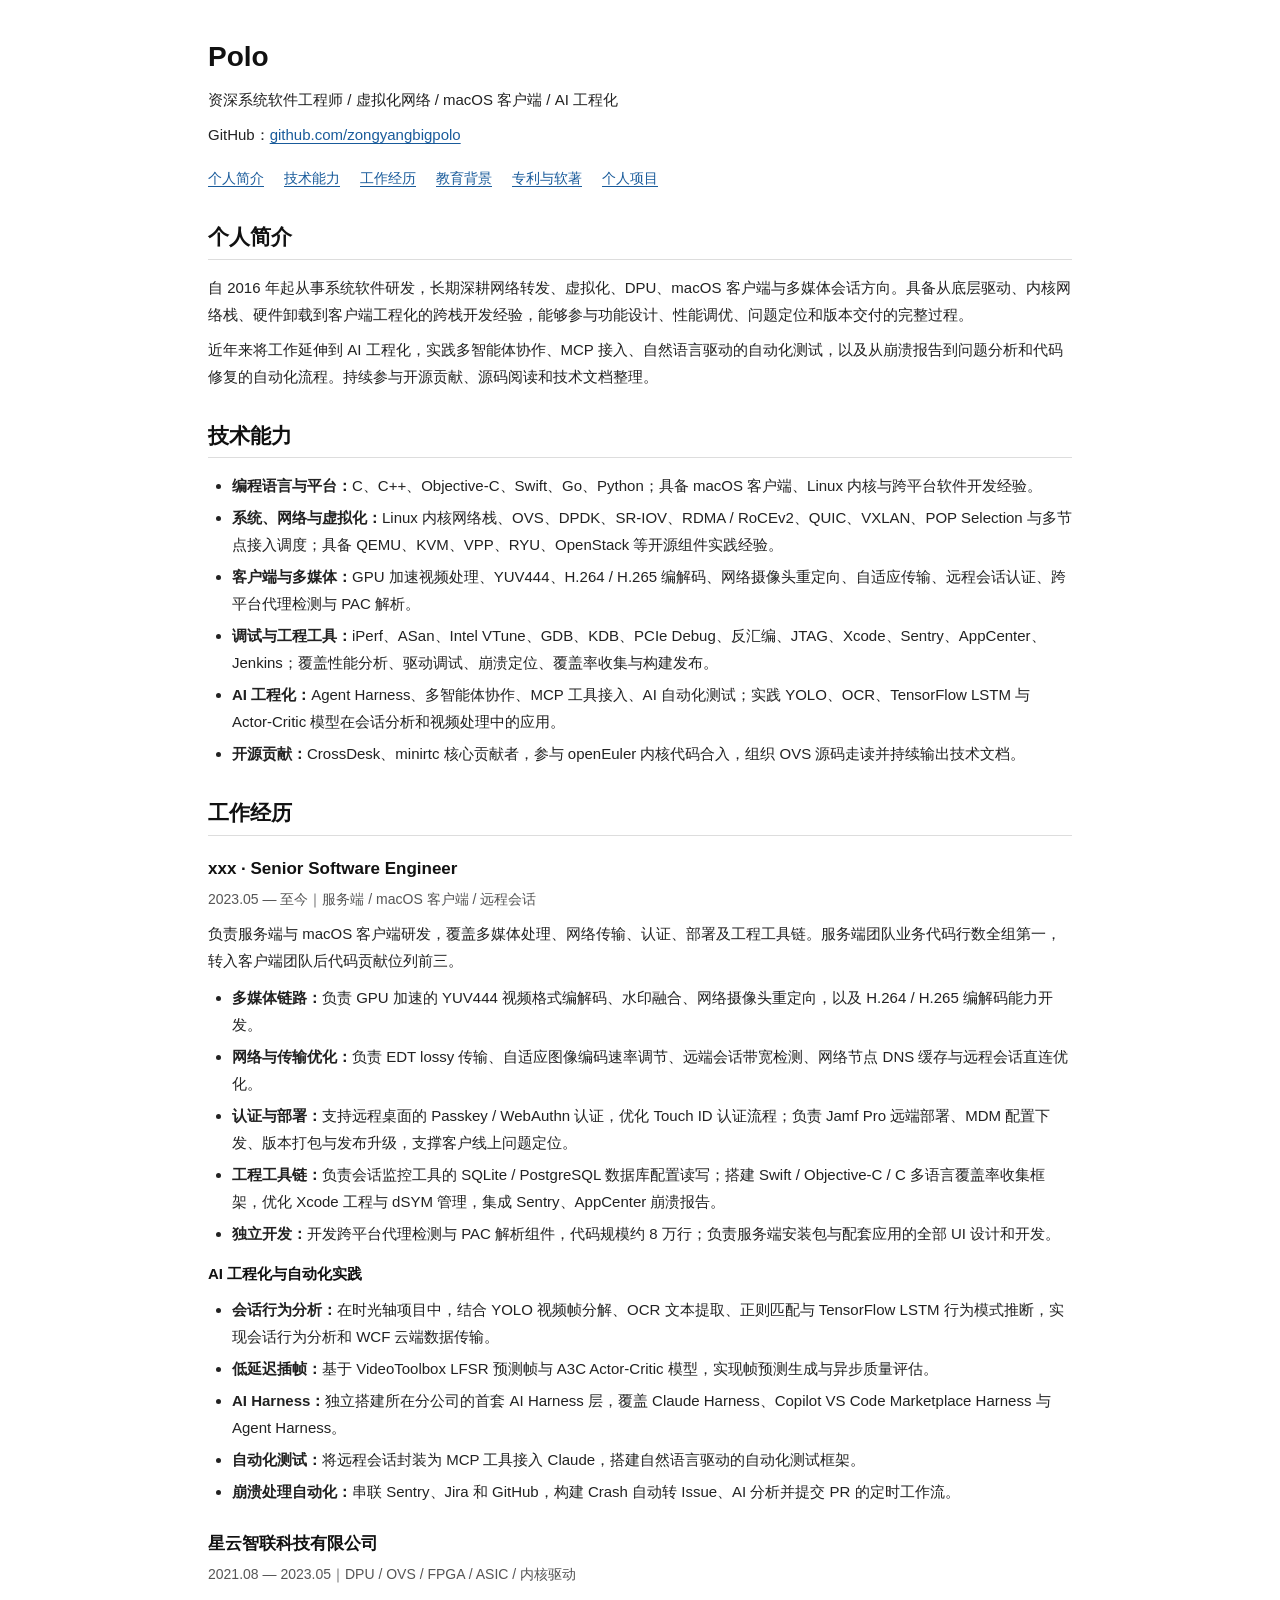
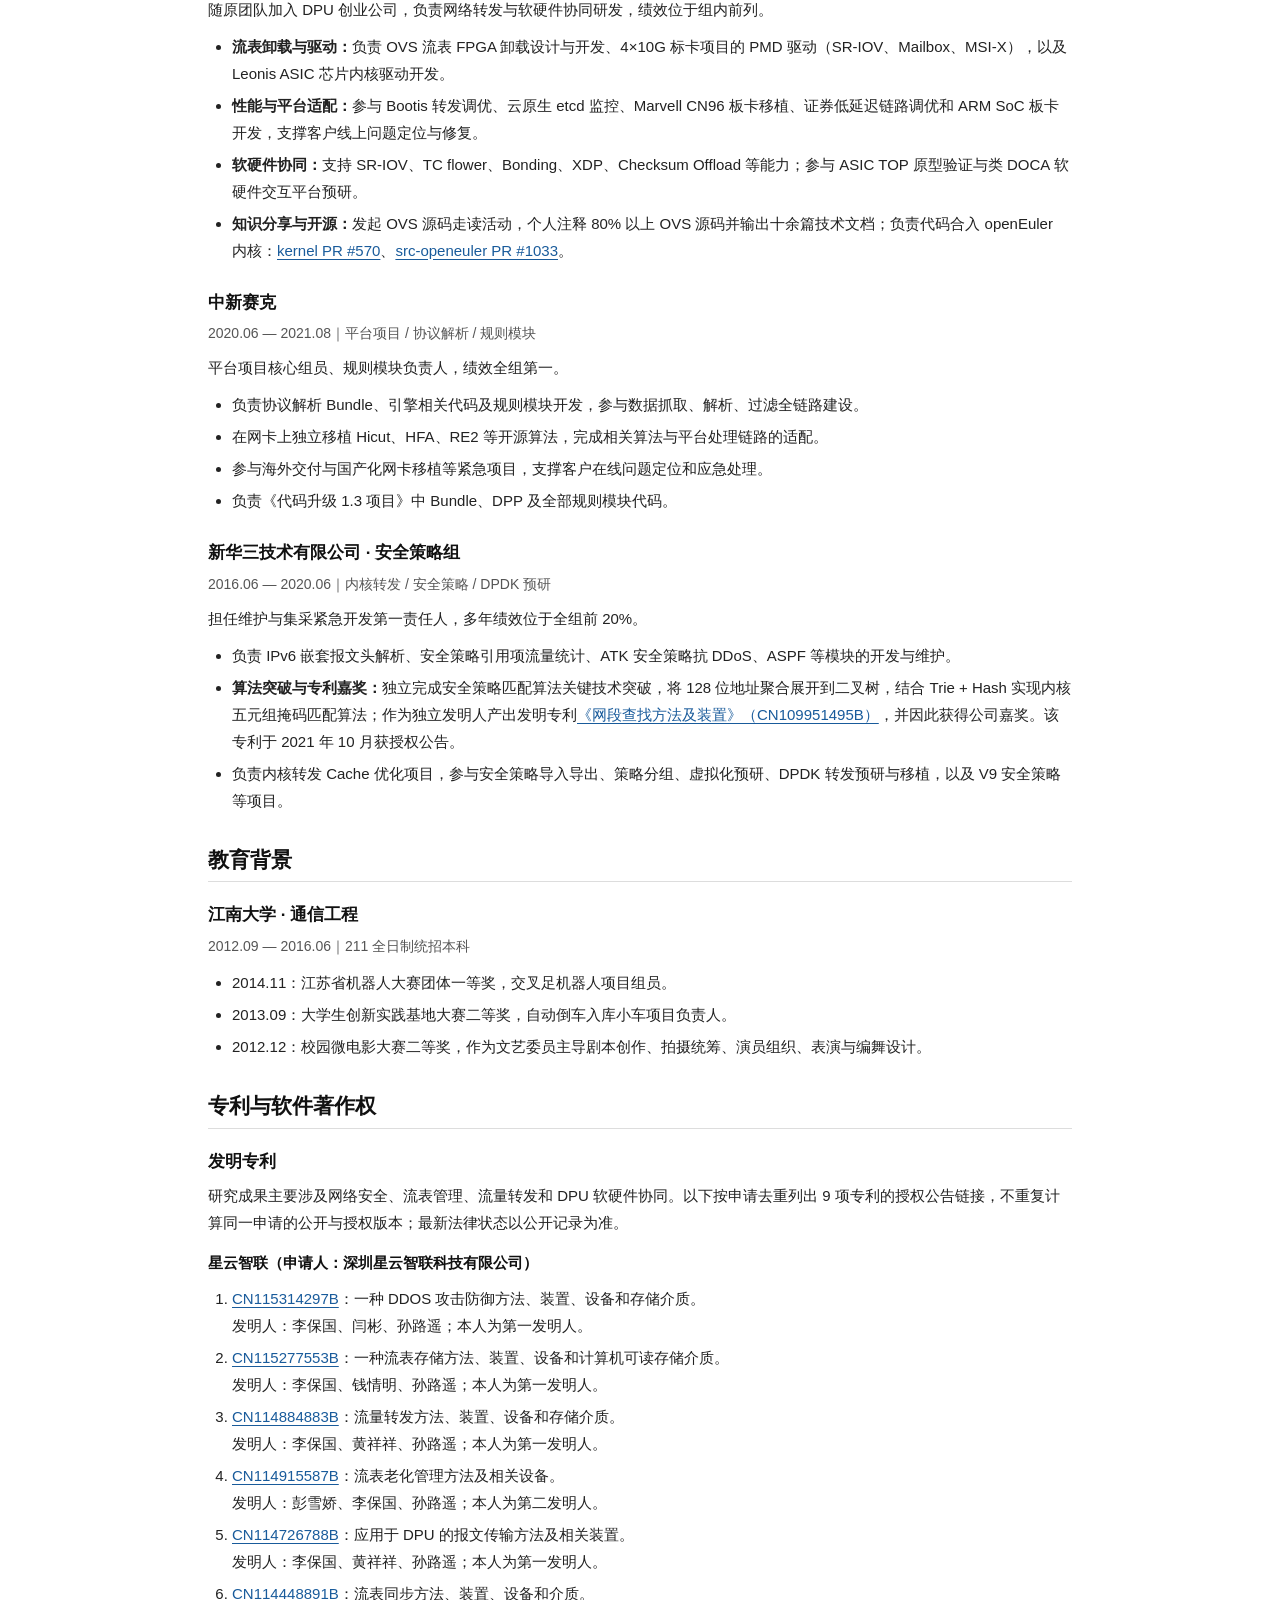
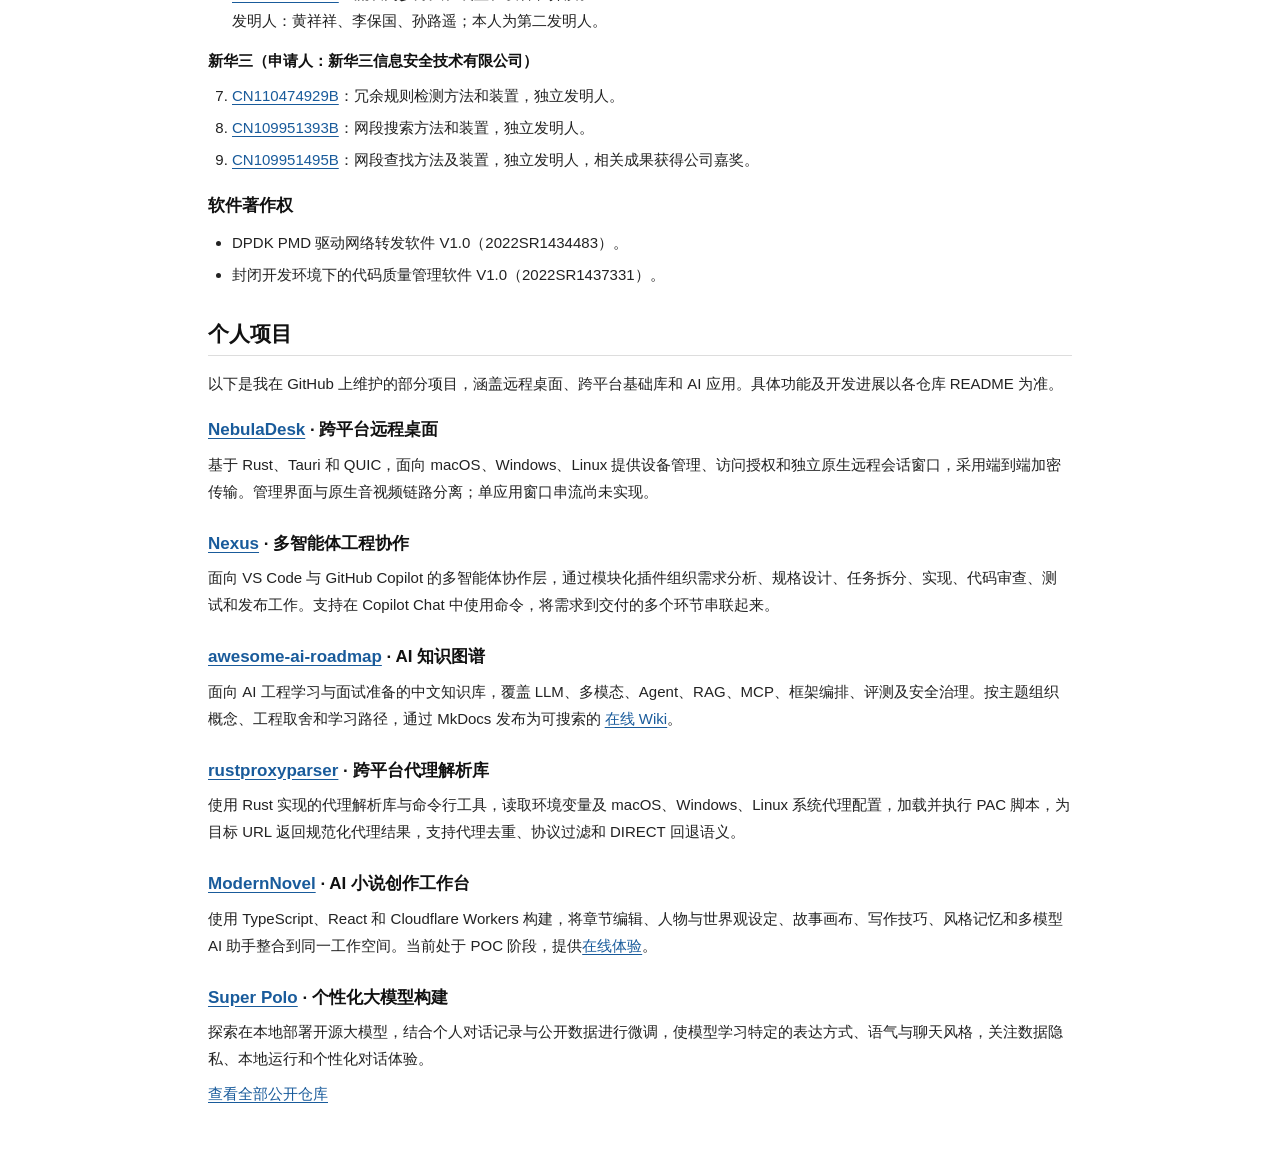
==== index.html @ 7d8f40b7 "Correct customer support experience to online troubleshooting Co-authored-by: Copilot App <223556219" ====
<!doctype html>
<html lang="zh-CN">
  <head>
    <meta charset="UTF-8" />
    <meta name="viewport" content="width=device-width, initial-scale=1.0" />
    <meta name="color-scheme" content="light" />
    <meta name="description" content="Polo 的个人简历与项目介绍：系统软件、虚拟化网络、macOS 客户端、AI 工程化，工作经历、专利成果与开源项目。" />
    <title>Polo · 个人简历与项目</title>
    <link rel="canonical" href="https://zongyangbigpolo.github.io/" />
    <link rel="stylesheet" href="./styles.css" />
  </head>
  <body>
    <header id="home">
      <h1>Polo</h1>
      <p>资深系统软件工程师 / 虚拟化网络 / macOS 客户端 / AI 工程化</p>
      <p>GitHub：<a href="https://github.com/zongyangbigpolo">github.com/zongyangbigpolo</a></p>
      <nav aria-label="页面目录">
        <a href="#about">个人简介</a>
        <a href="#skills">技术能力</a>
        <a href="#experience">工作经历</a>
        <a href="#education">教育背景</a>
        <a href="#recognition">专利与软著</a>
        <a href="#projects">个人项目</a>
      </nav>
    </header>

    <main id="main">
      <section id="about" aria-labelledby="about-title">
        <h2 id="about-title">个人简介</h2>
        <p>自 2016 年起从事系统软件研发，长期深耕网络转发、虚拟化、DPU、macOS 客户端与多媒体会话方向。具备从底层驱动、内核网络栈、硬件卸载到客户端工程化的跨栈开发经验，能够参与功能设计、性能调优、问题定位和版本交付的完整过程。</p>
        <p>近年来将工作延伸到 AI 工程化，实践多智能体协作、MCP 接入、自然语言驱动的自动化测试，以及从崩溃报告到问题分析和代码修复的自动化流程。持续参与开源贡献、源码阅读和技术文档整理。</p>
      </section>

      <section id="skills" aria-labelledby="skills-title">
        <h2 id="skills-title">技术能力</h2>
        <ul>
          <li><strong>编程语言与平台：</strong>C、C++、Objective-C、Swift、Go、Python；具备 macOS 客户端、Linux 内核与跨平台软件开发经验。</li>
          <li><strong>系统、网络与虚拟化：</strong>Linux 内核网络栈、OVS、DPDK、SR-IOV、RDMA / RoCEv2、QUIC、VXLAN、POP Selection 与多节点接入调度；具备 QEMU、KVM、VPP、RYU、OpenStack 等开源组件实践经验。</li>
          <li><strong>客户端与多媒体：</strong>GPU 加速视频处理、YUV444、H.264 / H.265 编解码、网络摄像头重定向、自适应传输、远程会话认证、跨平台代理检测与 PAC 解析。</li>
          <li><strong>调试与工程工具：</strong>iPerf、ASan、Intel VTune、GDB、KDB、PCIe Debug、反汇编、JTAG、Xcode、Sentry、AppCenter、Jenkins；覆盖性能分析、驱动调试、崩溃定位、覆盖率收集与构建发布。</li>
          <li><strong>AI 工程化：</strong>Agent Harness、多智能体协作、MCP 工具接入、AI 自动化测试；实践 YOLO、OCR、TensorFlow LSTM 与 Actor-Critic 模型在会话分析和视频处理中的应用。</li>
          <li><strong>开源贡献：</strong>CrossDesk、minirtc 核心贡献者，参与 openEuler 内核代码合入，组织 OVS 源码走读并持续输出技术文档。</li>
        </ul>
      </section>

      <!-- Keep the current employer anonymized; omit private contact details, portrait and original resume. -->
      <section id="experience" aria-labelledby="experience-title">
        <h2 id="experience-title">工作经历</h2>

        <article>
          <h3>xxx · Senior Software Engineer</h3>
          <p class="entry-meta"><time datetime="2023-05">2023.05</time> — 至今｜服务端 / macOS 客户端 / 远程会话</p>
          <p>负责服务端与 macOS 客户端研发，覆盖多媒体处理、网络传输、认证、部署及工程工具链。服务端团队业务代码行数全组第一，转入客户端团队后代码贡献位列前三。</p>
          <ul>
            <li><strong>多媒体链路：</strong>负责 GPU 加速的 YUV444 视频格式编解码、水印融合、网络摄像头重定向，以及 H.264 / H.265 编解码能力开发。</li>
            <li><strong>网络与传输优化：</strong>负责 EDT lossy 传输、自适应图像编码速率调节、远端会话带宽检测、网络节点 DNS 缓存与远程会话直连优化。</li>
            <li><strong>认证与部署：</strong>支持远程桌面的 Passkey / WebAuthn 认证，优化 Touch ID 认证流程；负责 Jamf Pro 远端部署、MDM 配置下发、版本打包与发布升级，支撑客户线上问题定位。</li>
            <li><strong>工程工具链：</strong>负责会话监控工具的 SQLite / PostgreSQL 数据库配置读写；搭建 Swift / Objective-C / C 多语言覆盖率收集框架，优化 Xcode 工程与 dSYM 管理，集成 Sentry、AppCenter 崩溃报告。</li>
            <li><strong>独立开发：</strong>开发跨平台代理检测与 PAC 解析组件，代码规模约 8 万行；负责服务端安装包与配套应用的全部 UI 设计和开发。</li>
          </ul>
          <h4>AI 工程化与自动化实践</h4>
          <ul>
            <li><strong>会话行为分析：</strong>在时光轴项目中，结合 YOLO 视频帧分解、OCR 文本提取、正则匹配与 TensorFlow LSTM 行为模式推断，实现会话行为分析和 WCF 云端数据传输。</li>
            <li><strong>低延迟插帧：</strong>基于 VideoToolbox LFSR 预测帧与 A3C Actor-Critic 模型，实现帧预测生成与异步质量评估。</li>
            <li><strong>AI Harness：</strong>独立搭建所在分公司的首套 AI Harness 层，覆盖 Claude Harness、Copilot VS Code Marketplace Harness 与 Agent Harness。</li>
            <li><strong>自动化测试：</strong>将远程会话封装为 MCP 工具接入 Claude，搭建自然语言驱动的自动化测试框架。</li>
            <li><strong>崩溃处理自动化：</strong>串联 Sentry、Jira 和 GitHub，构建 Crash 自动转 Issue、AI 分析并提交 PR 的定时工作流。</li>
          </ul>
        </article>

        <article>
          <h3>星云智联科技有限公司</h3>
          <p class="entry-meta"><time datetime="2021-08">2021.08</time> — <time datetime="2023-05">2023.05</time>｜DPU / OVS / FPGA / ASIC / 内核驱动</p>
          <p>随原团队加入 DPU 创业公司，负责网络转发与软硬件协同研发，绩效位于组内前列。</p>
          <ul>
            <li><strong>流表卸载与驱动：</strong>负责 OVS 流表 FPGA 卸载设计与开发、4×10G 标卡项目的 PMD 驱动（SR-IOV、Mailbox、MSI-X），以及 Leonis ASIC 芯片内核驱动开发。</li>
            <li><strong>性能与平台适配：</strong>参与 Bootis 转发调优、云原生 etcd 监控、Marvell CN96 板卡移植、证券低延迟链路调优和 ARM SoC 板卡开发，支撑客户线上问题定位与修复。</li>
            <li><strong>软硬件协同：</strong>支持 SR-IOV、TC flower、Bonding、XDP、Checksum Offload 等能力；参与 ASIC TOP 原型验证与类 DOCA 软硬件交互平台预研。</li>
            <li><strong>知识分享与开源：</strong>发起 OVS 源码走读活动，个人注释 80% 以上 OVS 源码并输出十余篇技术文档；负责代码合入 openEuler 内核：<a href="https://gitee.com/openeuler/kernel/pulls/570">kernel PR #570</a>、<a href="https://gitee.com/src-openeuler/kernel/pulls/1033">src-openeuler PR #1033</a>。</li>
          </ul>
        </article>

        <article>
          <h3>中新赛克</h3>
          <p class="entry-meta"><time datetime="2020-06">2020.06</time> — <time datetime="2021-08">2021.08</time>｜平台项目 / 协议解析 / 规则模块</p>
          <p>平台项目核心组员、规则模块负责人，绩效全组第一。</p>
          <ul>
            <li>负责协议解析 Bundle、引擎相关代码及规则模块开发，参与数据抓取、解析、过滤全链路建设。</li>
            <li>在网卡上独立移植 Hicut、HFA、RE2 等开源算法，完成相关算法与平台处理链路的适配。</li>
            <li>参与海外交付与国产化网卡移植等紧急项目，支撑客户在线问题定位和应急处理。</li>
            <li>负责《代码升级 1.3 项目》中 Bundle、DPP 及全部规则模块代码。</li>
          </ul>
        </article>

        <article>
          <h3>新华三技术有限公司 · 安全策略组</h3>
          <p class="entry-meta"><time datetime="2016-06">2016.06</time> — <time datetime="2020-06">2020.06</time>｜内核转发 / 安全策略 / DPDK 预研</p>
          <p>担任维护与集采紧急开发第一责任人，多年绩效位于全组前 20%。</p>
          <ul>
            <li>负责 IPv6 嵌套报文头解析、安全策略引用项流量统计、ATK 安全策略抗 DDoS、ASPF 等模块的开发与维护。</li>
            <li><strong>算法突破与专利嘉奖：</strong>独立完成安全策略匹配算法关键技术突破，将 128 位地址聚合展开到二叉树，结合 Trie + Hash 实现内核五元组掩码匹配算法；作为独立发明人产出发明专利<a href="https://patents.google.com/patent/CN109951495B/zh">《网段查找方法及装置》（CN109951495B）</a>，并因此获得公司嘉奖。该专利于 2021 年 10 月获授权公告。</li>
            <li>负责内核转发 Cache 优化项目，参与安全策略导入导出、策略分组、虚拟化预研、DPDK 转发预研与移植，以及 V9 安全策略等项目。</li>
          </ul>
        </article>
      </section>

      <section id="education" aria-labelledby="education-title">
        <h2 id="education-title">教育背景</h2>
        <h3>江南大学 · 通信工程</h3>
        <p class="entry-meta"><time datetime="2012-09">2012.09</time> — <time datetime="2016-06">2016.06</time>｜211 全日制统招本科</p>
        <ul>
          <li>2014.11：江苏省机器人大赛团体一等奖，交叉足机器人项目组员。</li>
          <li>2013.09：大学生创新实践基地大赛二等奖，自动倒车入库小车项目负责人。</li>
          <li>2012.12：校园微电影大赛二等奖，作为文艺委员主导剧本创作、拍摄统筹、演员组织、表演与编舞设计。</li>
        </ul>
      </section>

      <section id="recognition" aria-labelledby="recognition-title">
        <h2 id="recognition-title">专利与软件著作权</h2>
        <h3>发明专利</h3>
        <p>研究成果主要涉及网络安全、流表管理、流量转发和 DPU 软硬件协同。以下按申请去重列出 9 项专利的授权公告链接，不重复计算同一申请的公开与授权版本；最新法律状态以公开记录为准。</p>
        <h4>星云智联（申请人：深圳星云智联科技有限公司）</h4>
        <ol class="patent-list">
          <li><a href="https://patents.google.com/patent/CN115314297B/zh">CN115314297B</a>：一种 DDOS 攻击防御方法、装置、设备和存储介质。<br />发明人：李保国、闫彬、孙路遥；本人为第一发明人。</li>
          <li><a href="https://patents.google.com/patent/CN115277553B/zh">CN115277553B</a>：一种流表存储方法、装置、设备和计算机可读存储介质。<br />发明人：李保国、钱情明、孙路遥；本人为第一发明人。</li>
          <li><a href="https://patents.google.com/patent/CN114884883B/zh">CN114884883B</a>：流量转发方法、装置、设备和存储介质。<br />发明人：李保国、黄祥祥、孙路遥；本人为第一发明人。</li>
          <li><a href="https://patents.google.com/patent/CN114915587B/zh">CN114915587B</a>：流表老化管理方法及相关设备。<br />发明人：彭雪娇、李保国、孙路遥；本人为第二发明人。</li>
          <li><a href="https://patents.google.com/patent/CN114726788B/zh">CN114726788B</a>：应用于 DPU 的报文传输方法及相关装置。<br />发明人：李保国、黄祥祥、孙路遥；本人为第一发明人。</li>
          <li><a href="https://patents.google.com/patent/CN114448891B/zh">CN114448891B</a>：流表同步方法、装置、设备和介质。<br />发明人：黄祥祥、李保国、孙路遥；本人为第二发明人。</li>
        </ol>
        <h4>新华三（申请人：新华三信息安全技术有限公司）</h4>
        <ol class="patent-list" start="7">
          <li><a href="https://patents.google.com/patent/CN110474929B/zh">CN110474929B</a>：冗余规则检测方法和装置，独立发明人。</li>
          <li><a href="https://patents.google.com/patent/CN109951393B/zh">CN109951393B</a>：网段搜索方法和装置，独立发明人。</li>
          <li><a href="https://patents.google.com/patent/CN109951495B/zh">CN109951495B</a>：网段查找方法及装置，独立发明人，相关成果获得公司嘉奖。</li>
        </ol>
        <h3>软件著作权</h3>
        <ul>
          <li>DPDK PMD 驱动网络转发软件 V1.0（2022SR1434483）。</li>
          <li>封闭开发环境下的代码质量管理软件 V1.0（2022SR1437331）。</li>
        </ul>
      </section>

      <section id="projects" aria-labelledby="projects-title">
        <h2 id="projects-title">个人项目</h2>
        <p>以下是我在 GitHub 上维护的部分项目，涵盖远程桌面、跨平台基础库和 AI 应用。具体功能及开发进展以各仓库 README 为准。</p>
        <article>
          <h3><a href="https://github.com/zongyangbigpolo/NebulaDesk">NebulaDesk</a> · 跨平台远程桌面</h3>
          <p>基于 Rust、Tauri 和 QUIC，面向 macOS、Windows、Linux 提供设备管理、访问授权和独立原生远程会话窗口，采用端到端加密传输。管理界面与原生音视频链路分离；单应用窗口串流尚未实现。</p>
        </article>
        <article>
          <h3><a href="https://github.com/zongyangbigpolo/Nexus">Nexus</a> · 多智能体工程协作</h3>
          <p>面向 VS Code 与 GitHub Copilot 的多智能体协作层，通过模块化插件组织需求分析、规格设计、任务拆分、实现、代码审查、测试和发布工作。支持在 Copilot Chat 中使用命令，将需求到交付的多个环节串联起来。</p>
        </article>
        <article>
          <h3><a href="https://github.com/zongyangbigpolo/awesome-ai-roadmap">awesome-ai-roadmap</a> · AI 知识图谱</h3>
          <p>面向 AI 工程学习与面试准备的中文知识库，覆盖 LLM、多模态、Agent、RAG、MCP、框架编排、评测及安全治理。按主题组织概念、工程取舍和学习路径，通过 MkDocs 发布为可搜索的 <a href="https://zongyangbigpolo.github.io/awesome-ai-roadmap/">在线 Wiki</a>。</p>
        </article>
        <article>
          <h3><a href="https://github.com/zongyangbigpolo/rustproxyparser">rustproxyparser</a> · 跨平台代理解析库</h3>
          <p>使用 Rust 实现的代理解析库与命令行工具，读取环境变量及 macOS、Windows、Linux 系统代理配置，加载并执行 PAC 脚本，为目标 URL 返回规范化代理结果，支持代理去重、协议过滤和 DIRECT 回退语义。</p>
        </article>
        <article>
          <h3><a href="https://github.com/zongyangbigpolo/ModernNovel">ModernNovel</a> · AI 小说创作工作台</h3>
          <p>使用 TypeScript、React 和 Cloudflare Workers 构建，将章节编辑、人物与世界观设定、故事画布、写作技巧、风格记忆和多模型 AI 助手整合到同一工作空间。当前处于 POC 阶段，提供<a href="https://modernnovel.zongyangpolo.workers.dev/">在线体验</a>。</p>
        </article>
        <article>
          <h3><a href="https://github.com/zongyangbigpolo/Super-Polo-Custom-LLM-Builder">Super Polo</a> · 个性化大模型构建</h3>
          <p>探索在本地部署开源大模型，结合个人对话记录与公开数据进行微调，使模型学习特定的表达方式、语气与聊天风格，关注数据隐私、本地运行和个性化对话体验。</p>
        </article>
        <p><a href="https://github.com/zongyangbigpolo?tab=repositories">查看全部公开仓库</a></p>
      </section>
    </main>
  </body>
</html>
---- styles.css ----
:root {
  color-scheme: light;
  font-family: -apple-system, BlinkMacSystemFont, "Segoe UI", "PingFang SC", "Microsoft YaHei", sans-serif;
  color: #222;
  background: #fff;
  line-height: 1.8;
}

* { box-sizing: border-box; }

body {
  max-width: 920px;
  margin: 36px auto 64px;
  padding: 0 28px;
  font-size: 15px;
  overflow-wrap: anywhere;
}

h1, h2, h3, h4 { line-height: 1.5; color: #111; }
h1 { margin: 0 0 8px; font-size: 28px; }
h2 { margin: 30px 0 14px; padding-bottom: 6px; border-bottom: 1px solid #ddd; font-size: 21px; }
h3 { margin: 20px 0 6px; font-size: 17px; }
h4 { margin: 16px 0 6px; font-size: 15px; }
p { margin: 8px 0; }
ul, ol { margin: 10px 0; padding-left: 24px; }
li { margin: 5px 0; }
article + article { margin-top: 26px; }
a { color: #195b9b; text-underline-offset: 3px; }
a:hover { color: #103f6e; }
a:focus-visible { outline: 2px solid #195b9b; outline-offset: 3px; }
.entry-meta { margin-top: 0; color: #555; font-size: 14px; }

nav {
  display: flex;
  flex-wrap: wrap;
  gap: 6px 20px;
  margin-top: 18px;
  font-size: 14px;
}

@media (max-width: 600px) {
  body { margin-top: 22px; padding-inline: 18px; }
  h1 { font-size: 26px; }
  h2 { font-size: 20px; }
}

@media print {
  body { max-width: none; margin: 0; padding: 0; font-size: 11pt; }
  nav { display: none; }
  a { color: inherit; }
  h2, h3, h4 { break-after: avoid; }
  li { break-inside: avoid; }
}
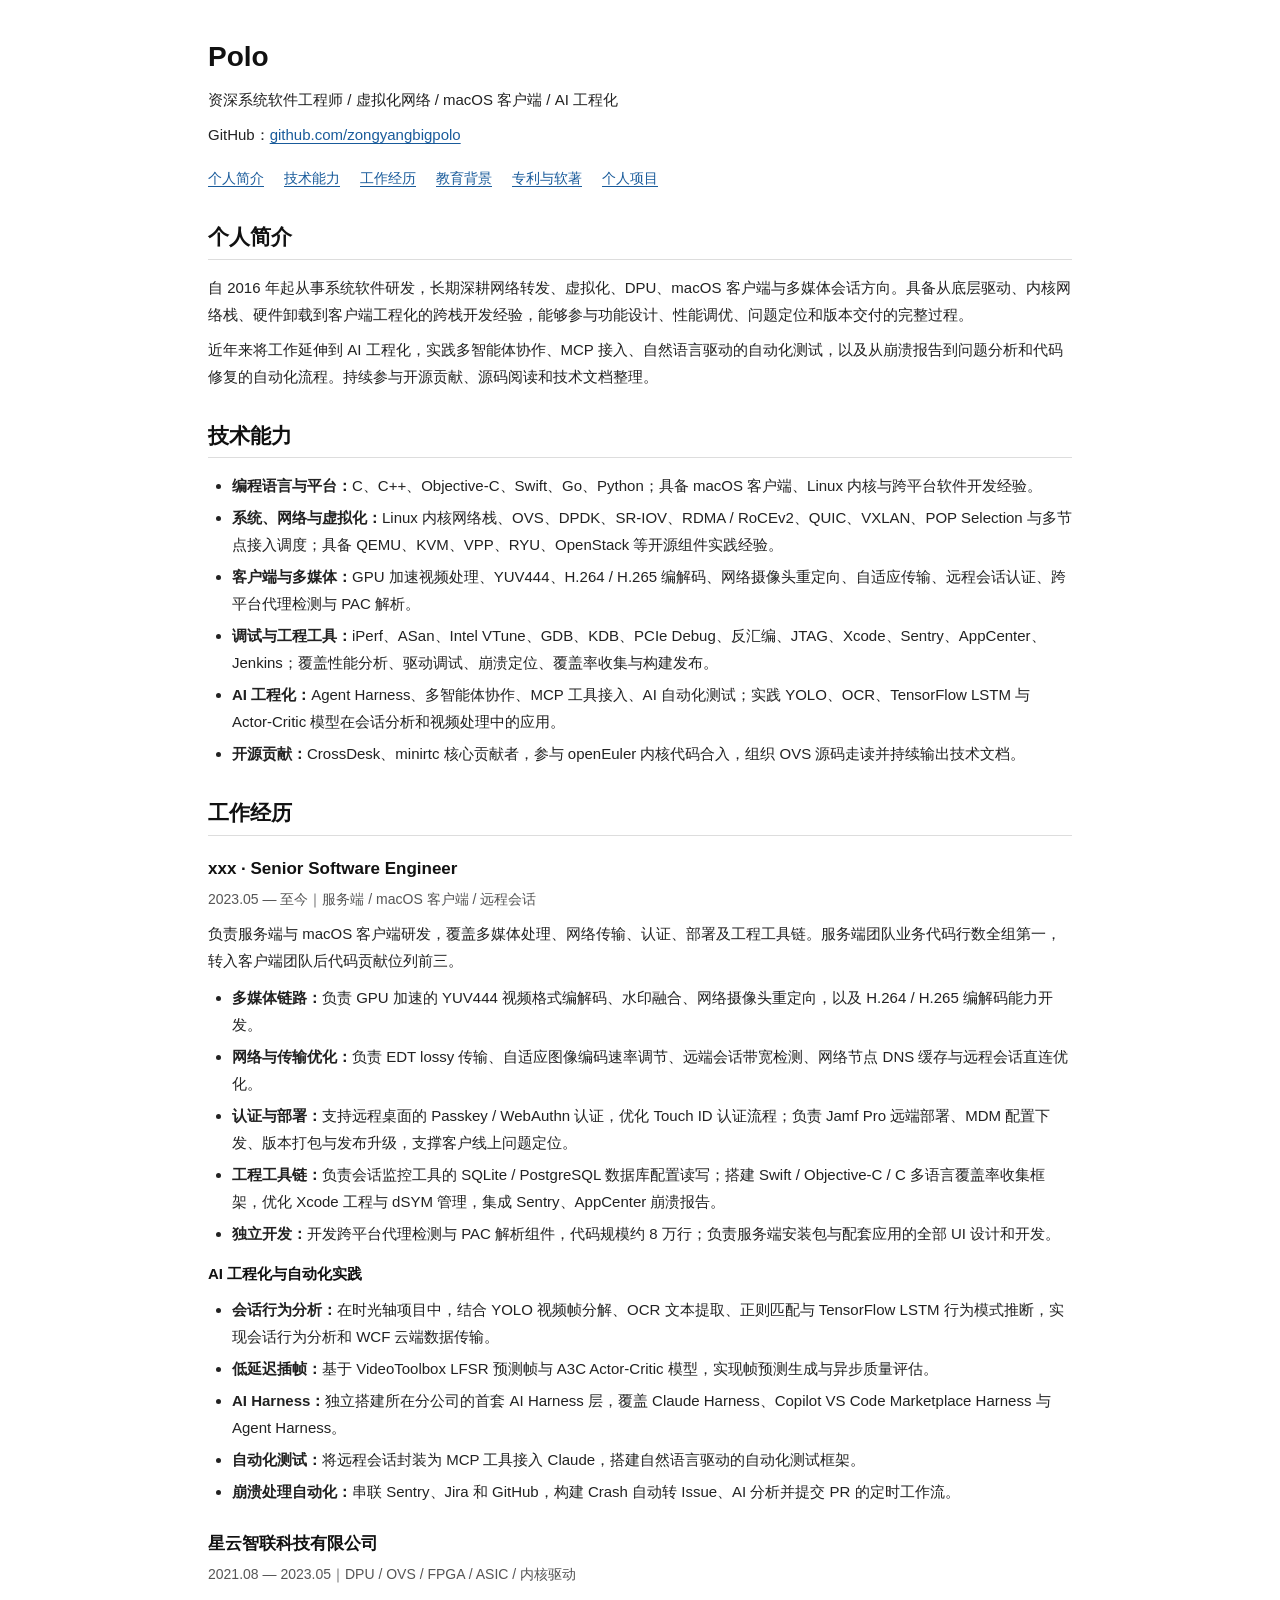
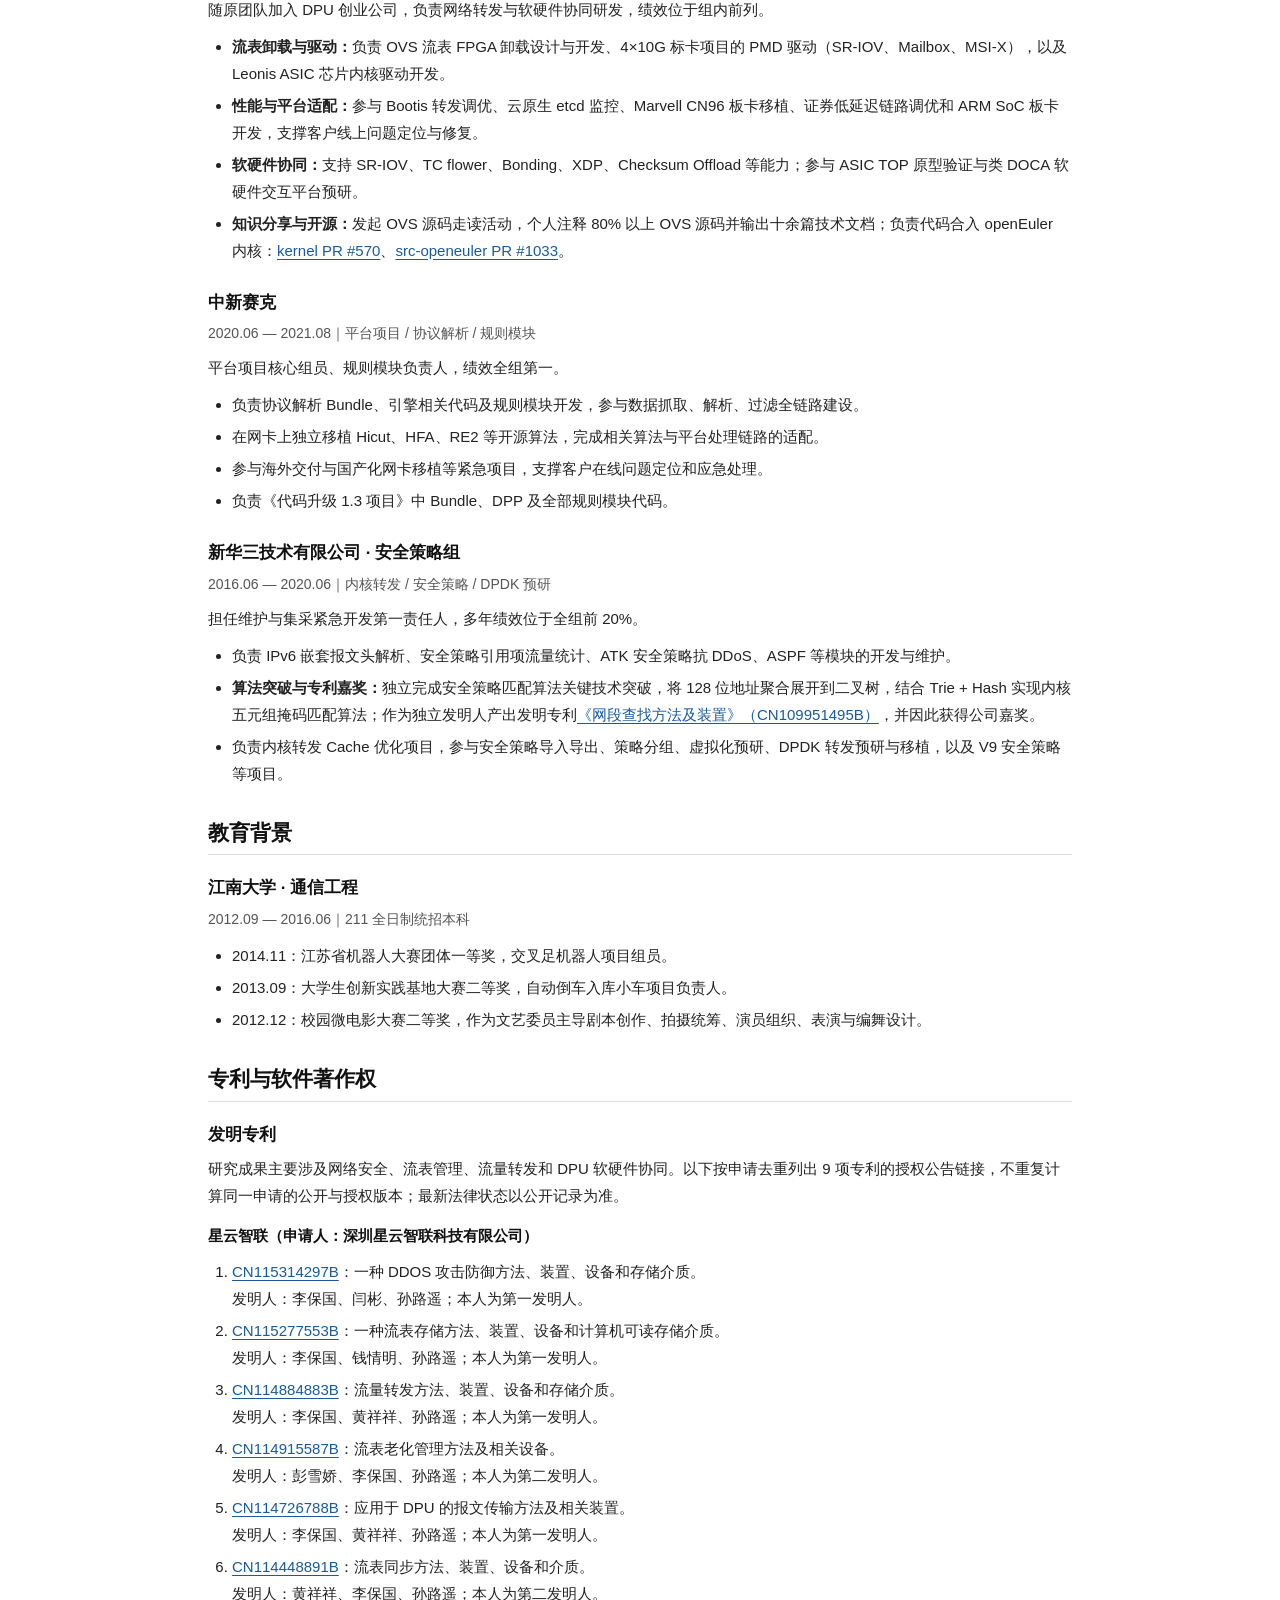
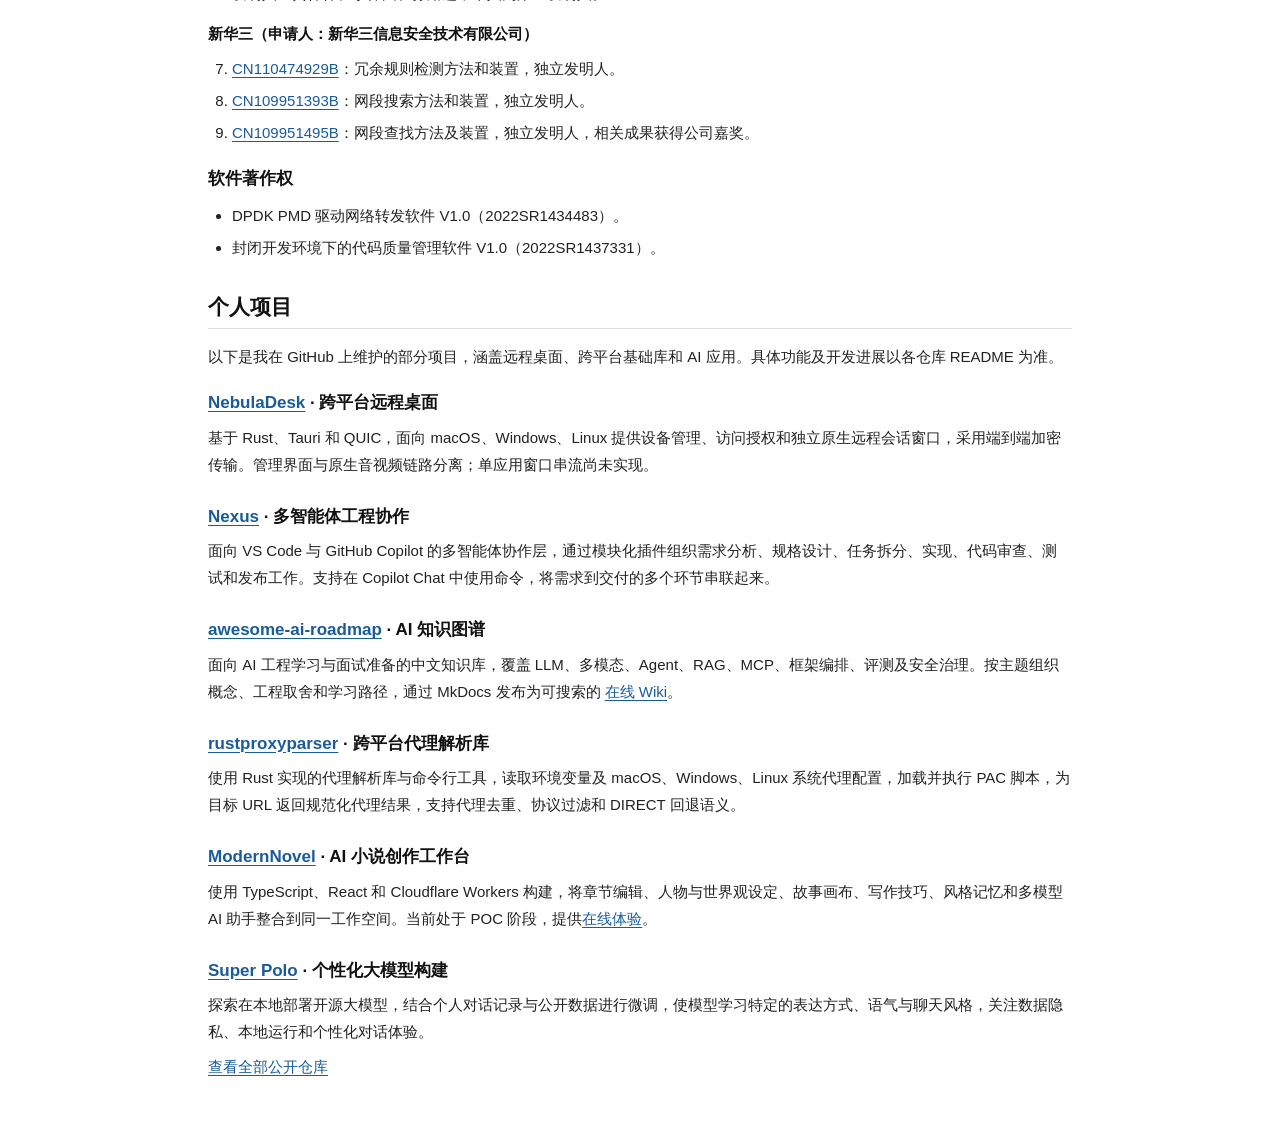
==== commit aedfc62f: "Remove unnecessary patent grant date from resume Co-authored-by: Copilot App <223556219+Copilot@user" ====
--- a/index.html
+++ b/index.html
@@ -98,7 +98,7 @@
           <p>担任维护与集采紧急开发第一责任人，多年绩效位于全组前 20%。</p>
           <ul>
             <li>负责 IPv6 嵌套报文头解析、安全策略引用项流量统计、ATK 安全策略抗 DDoS、ASPF 等模块的开发与维护。</li>
-            <li><strong>算法突破与专利嘉奖：</strong>独立完成安全策略匹配算法关键技术突破，将 128 位地址聚合展开到二叉树，结合 Trie + Hash 实现内核五元组掩码匹配算法；作为独立发明人产出发明专利<a href="https://patents.google.com/patent/CN109951495B/zh">《网段查找方法及装置》（CN109951495B）</a>，并因此获得公司嘉奖。该专利于 2021 年 10 月获授权公告。</li>
+            <li><strong>算法突破与专利嘉奖：</strong>独立完成安全策略匹配算法关键技术突破，将 128 位地址聚合展开到二叉树，结合 Trie + Hash 实现内核五元组掩码匹配算法；作为独立发明人产出发明专利<a href="https://patents.google.com/patent/CN109951495B/zh">《网段查找方法及装置》（CN109951495B）</a>，并因此获得公司嘉奖。</li>
             <li>负责内核转发 Cache 优化项目，参与安全策略导入导出、策略分组、虚拟化预研、DPDK 转发预研与移植，以及 V9 安全策略等项目。</li>
           </ul>
         </article>
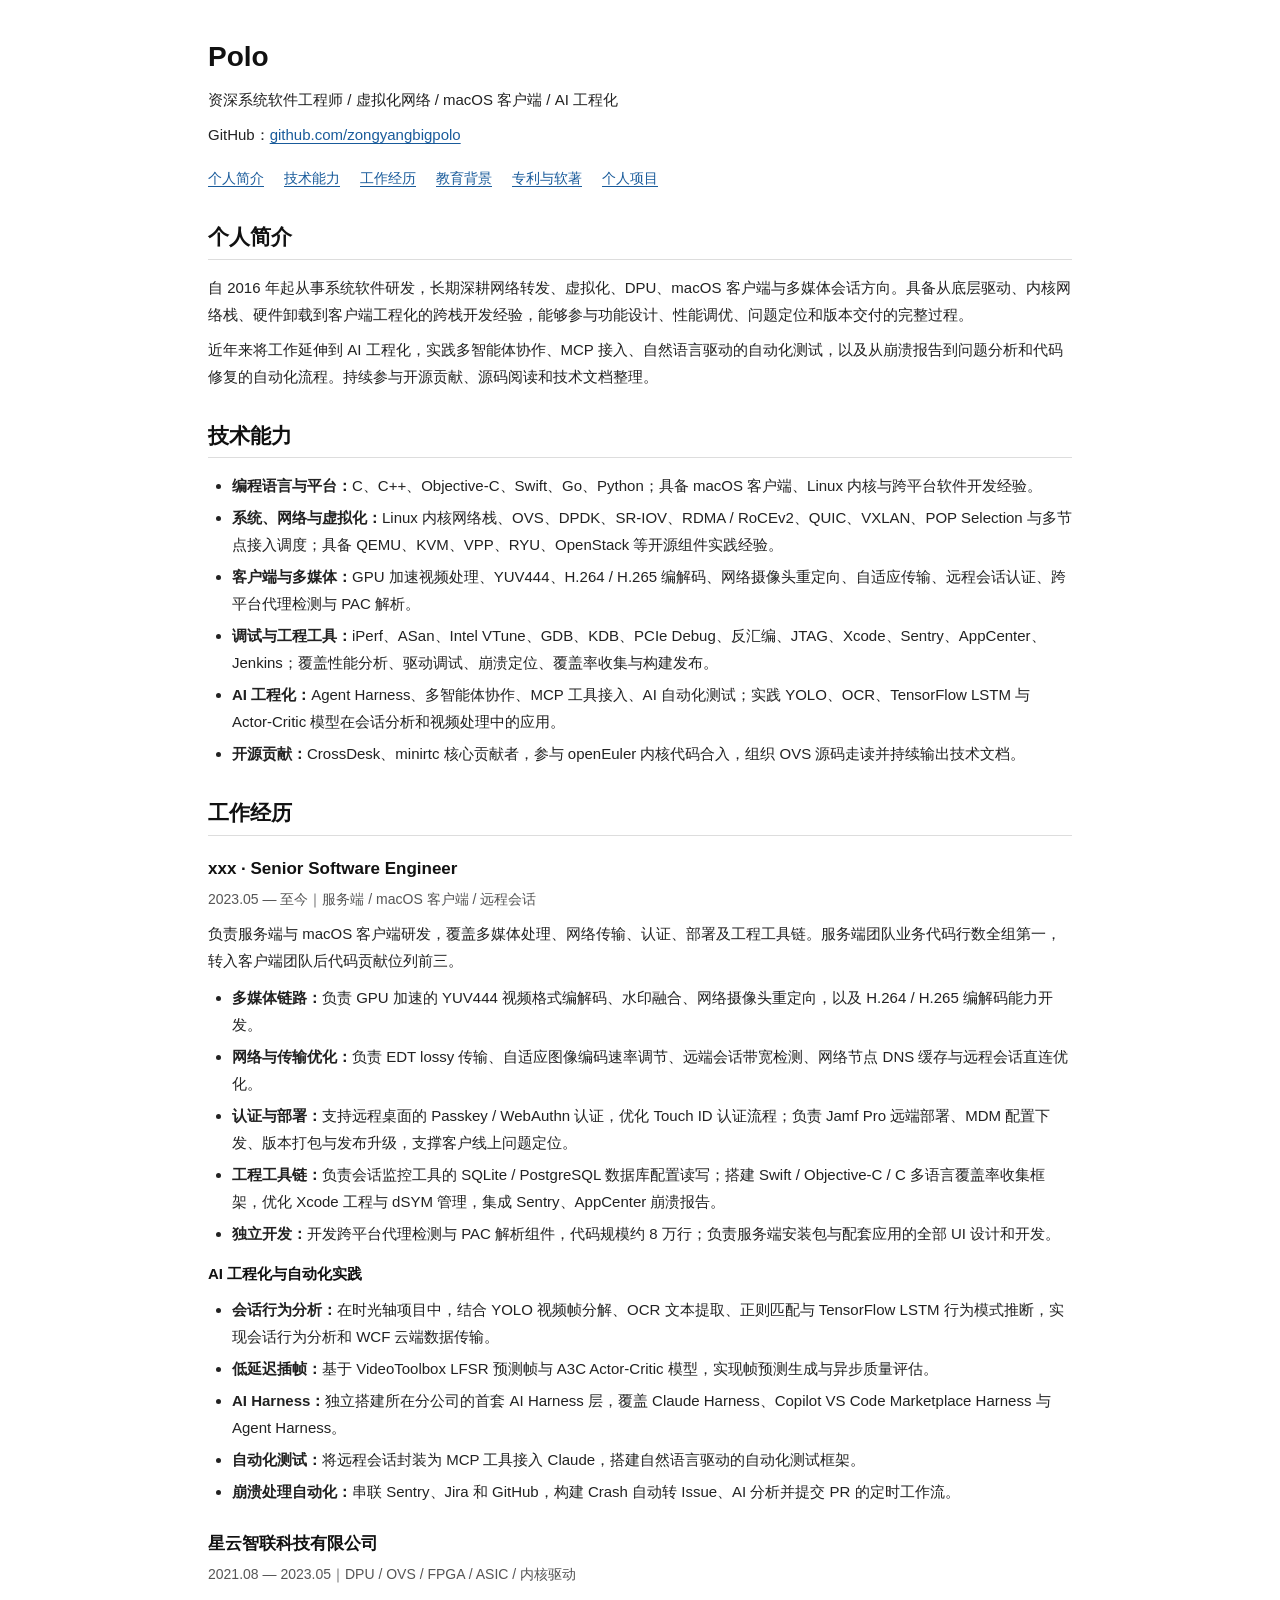
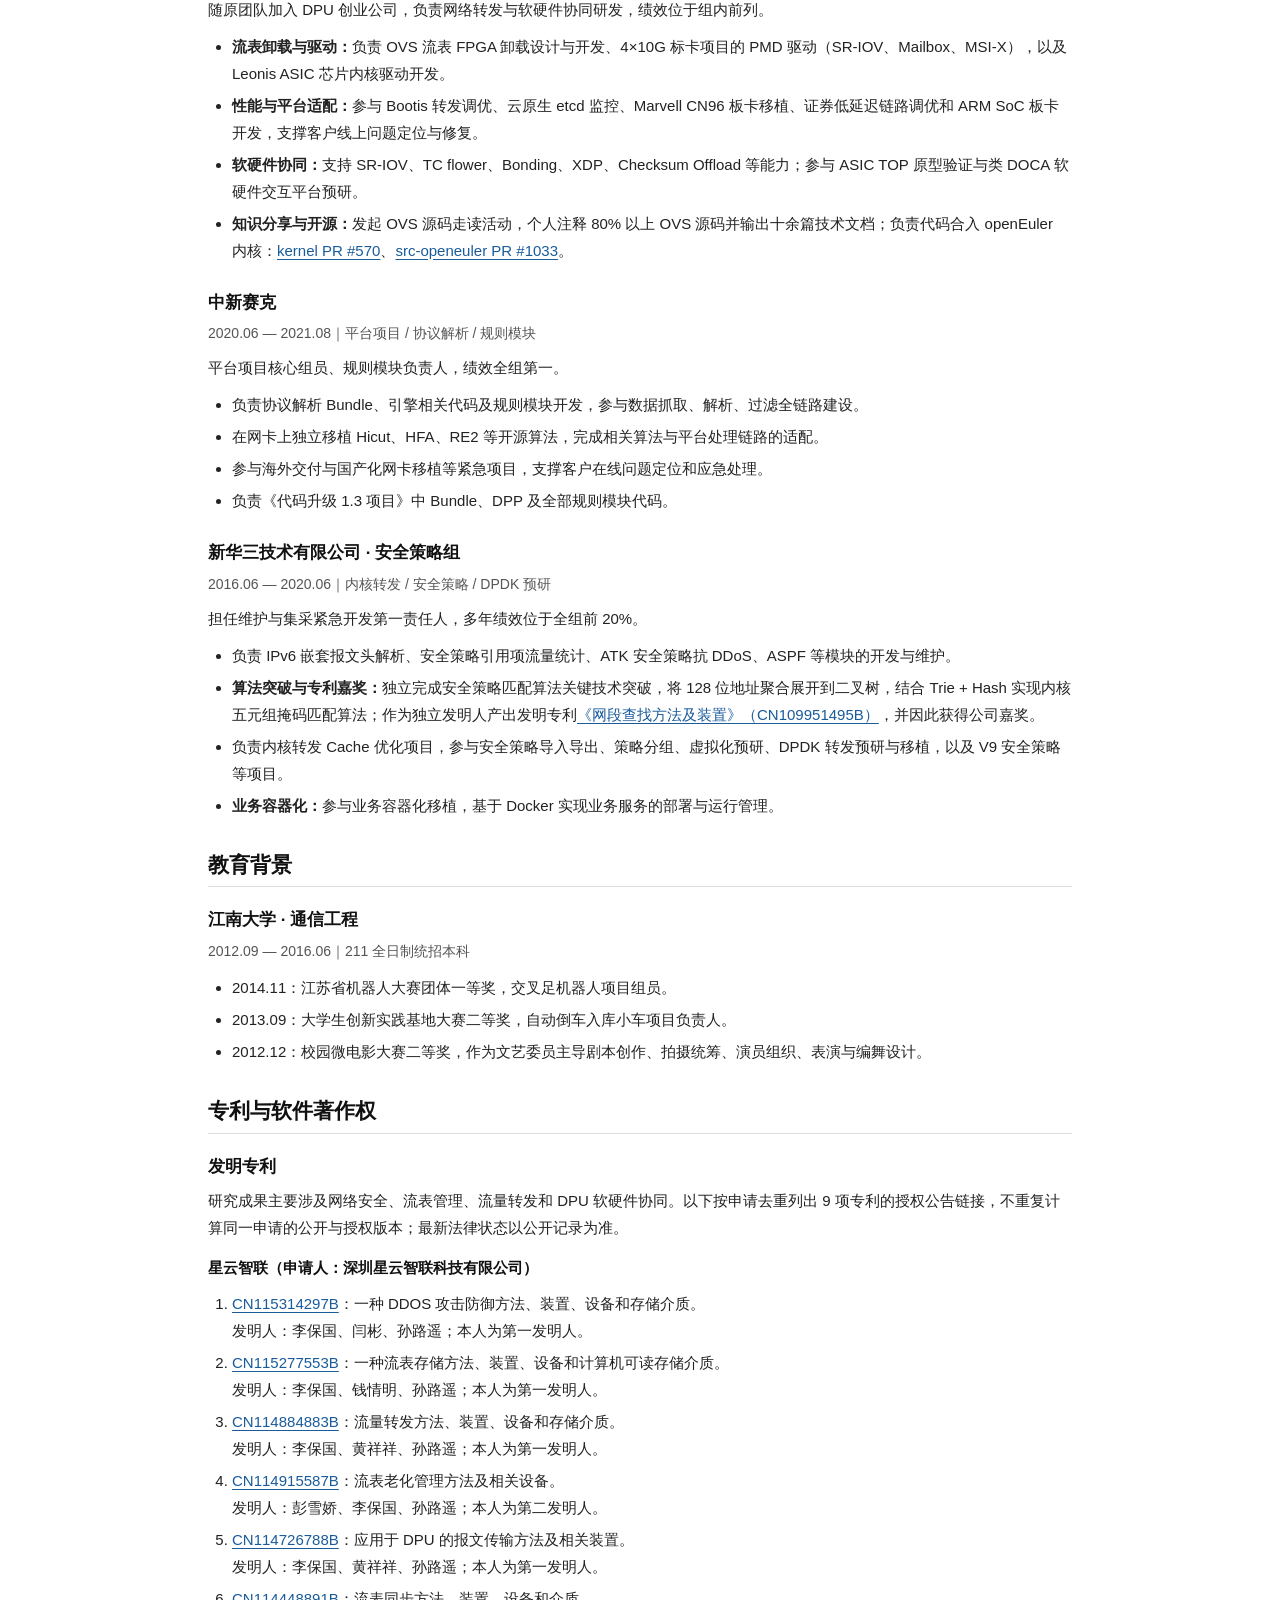
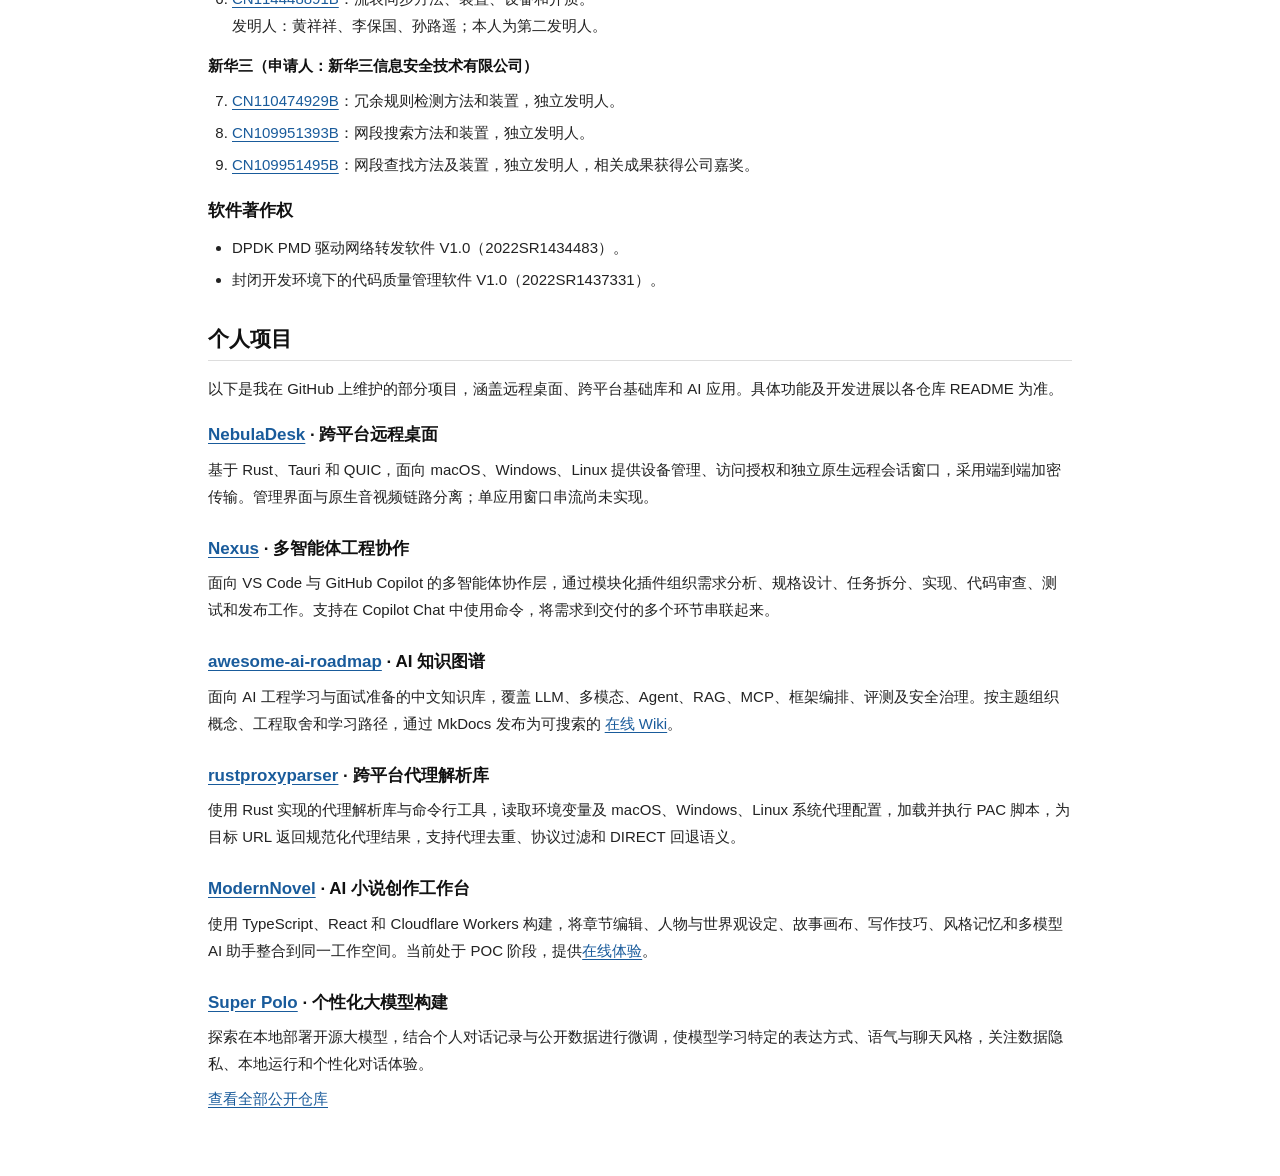
==== commit cc5a050e: "Add Docker containerization experience at H3C Co-authored-by: Copilot App <223556219+Copilot@users.n" ====
--- a/index.html
+++ b/index.html
@@ -100,6 +100,7 @@
             <li>负责 IPv6 嵌套报文头解析、安全策略引用项流量统计、ATK 安全策略抗 DDoS、ASPF 等模块的开发与维护。</li>
             <li><strong>算法突破与专利嘉奖：</strong>独立完成安全策略匹配算法关键技术突破，将 128 位地址聚合展开到二叉树，结合 Trie + Hash 实现内核五元组掩码匹配算法；作为独立发明人产出发明专利<a href="https://patents.google.com/patent/CN109951495B/zh">《网段查找方法及装置》（CN109951495B）</a>，并因此获得公司嘉奖。</li>
             <li>负责内核转发 Cache 优化项目，参与安全策略导入导出、策略分组、虚拟化预研、DPDK 转发预研与移植，以及 V9 安全策略等项目。</li>
+            <li><strong>业务容器化：</strong>参与业务容器化移植，基于 Docker 实现业务服务的部署与运行管理。</li>
           </ul>
         </article>
       </section>
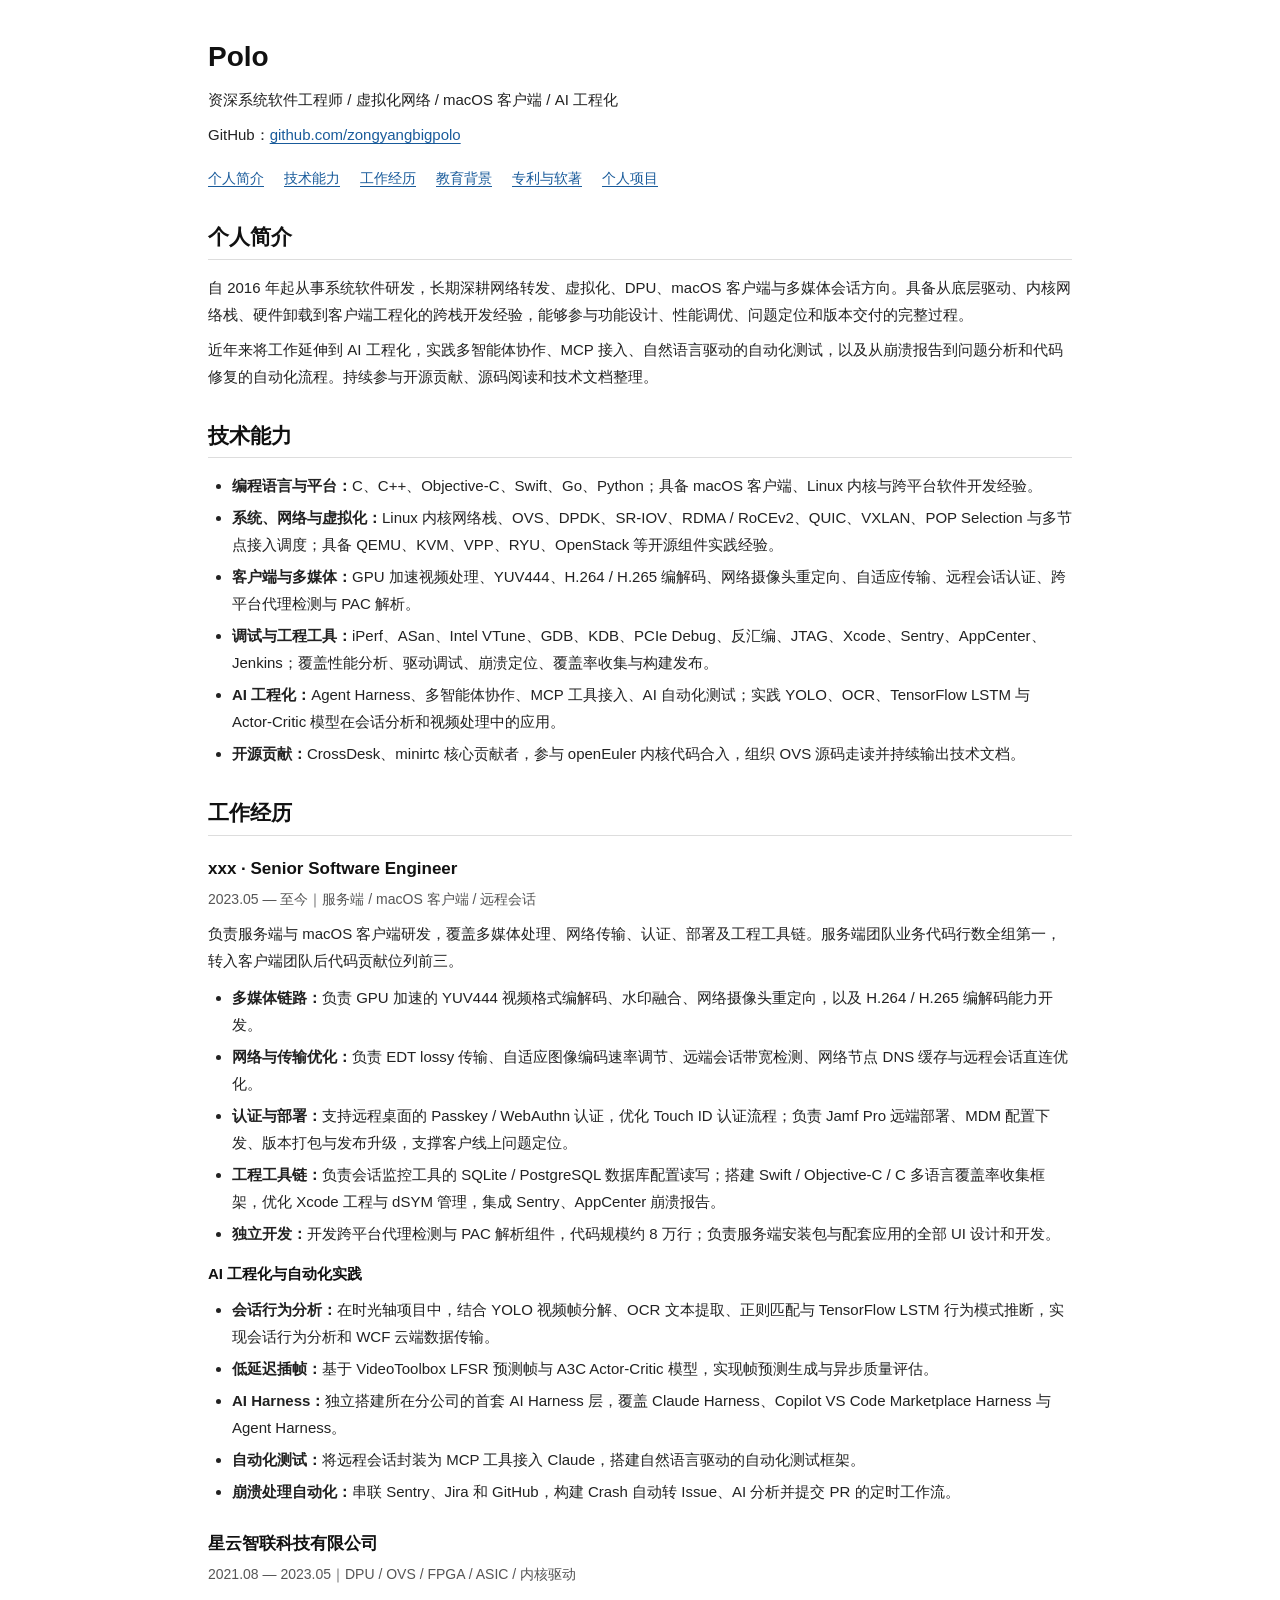
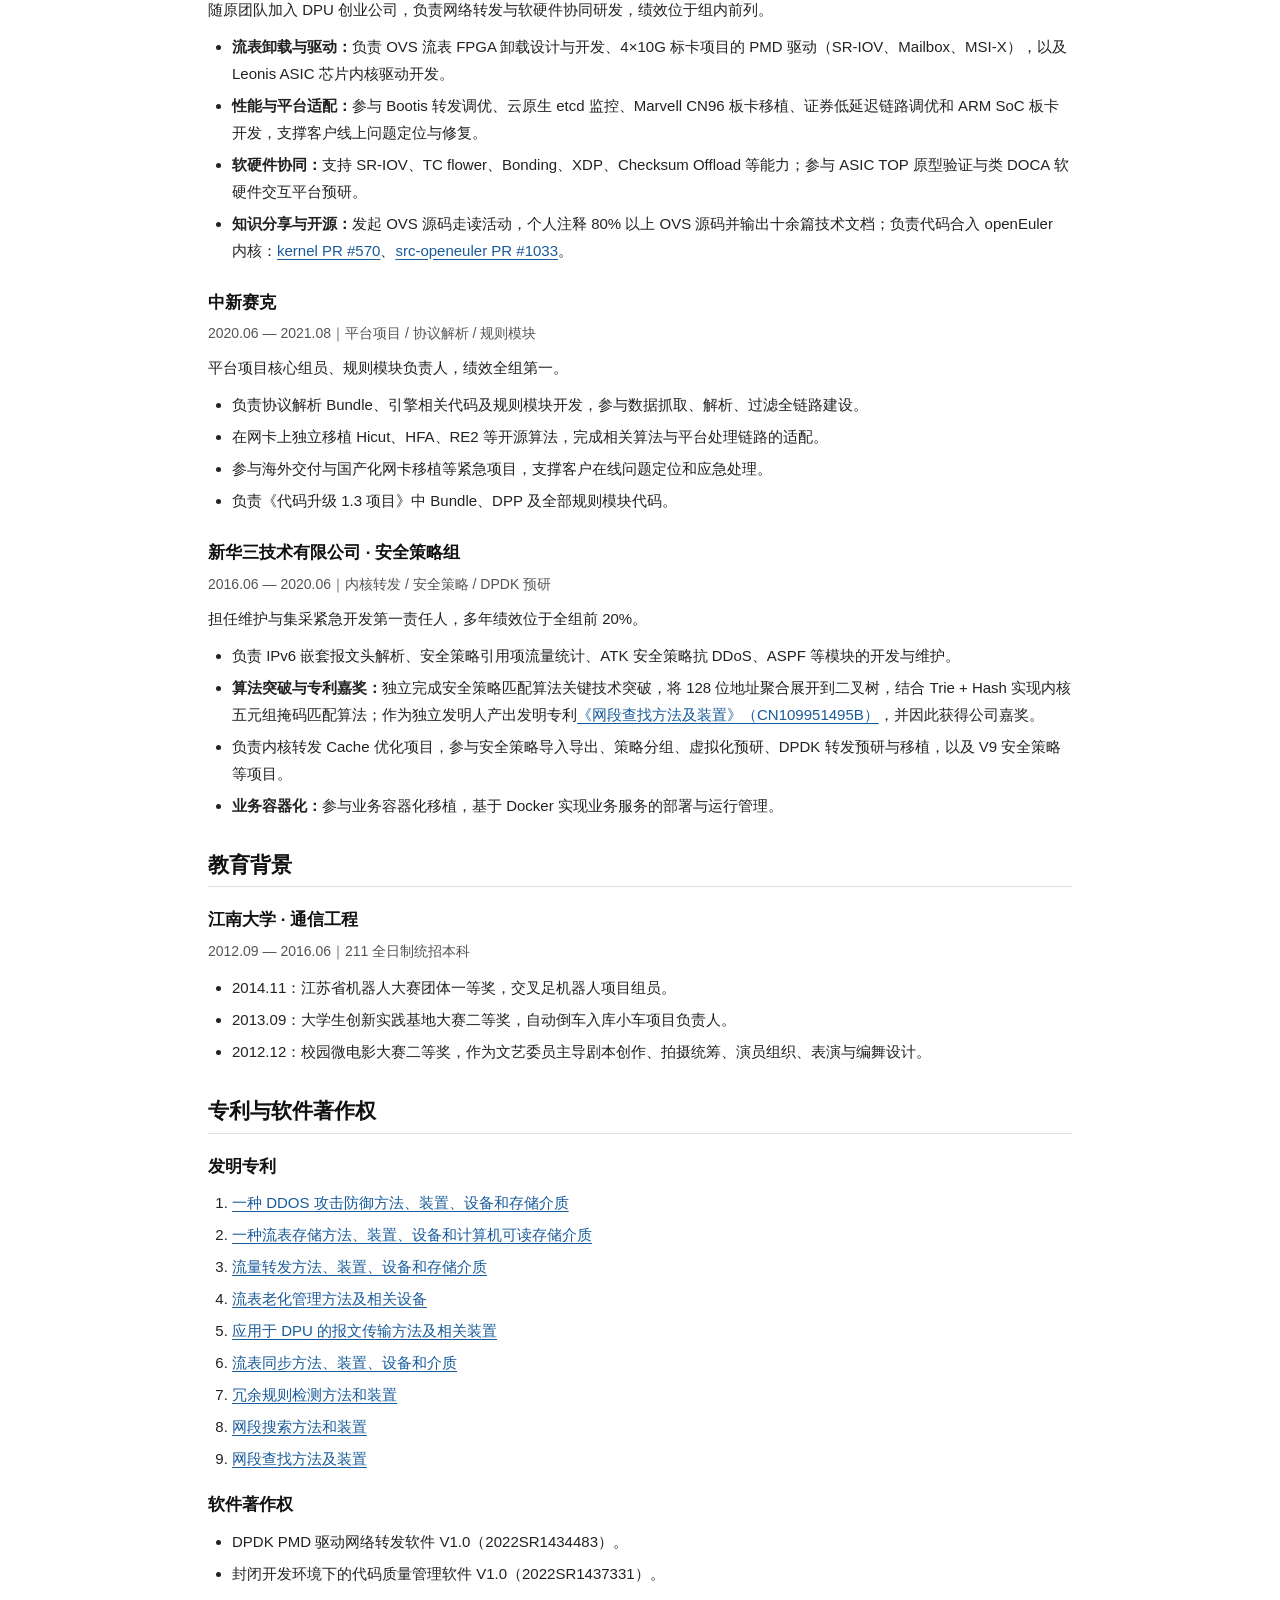
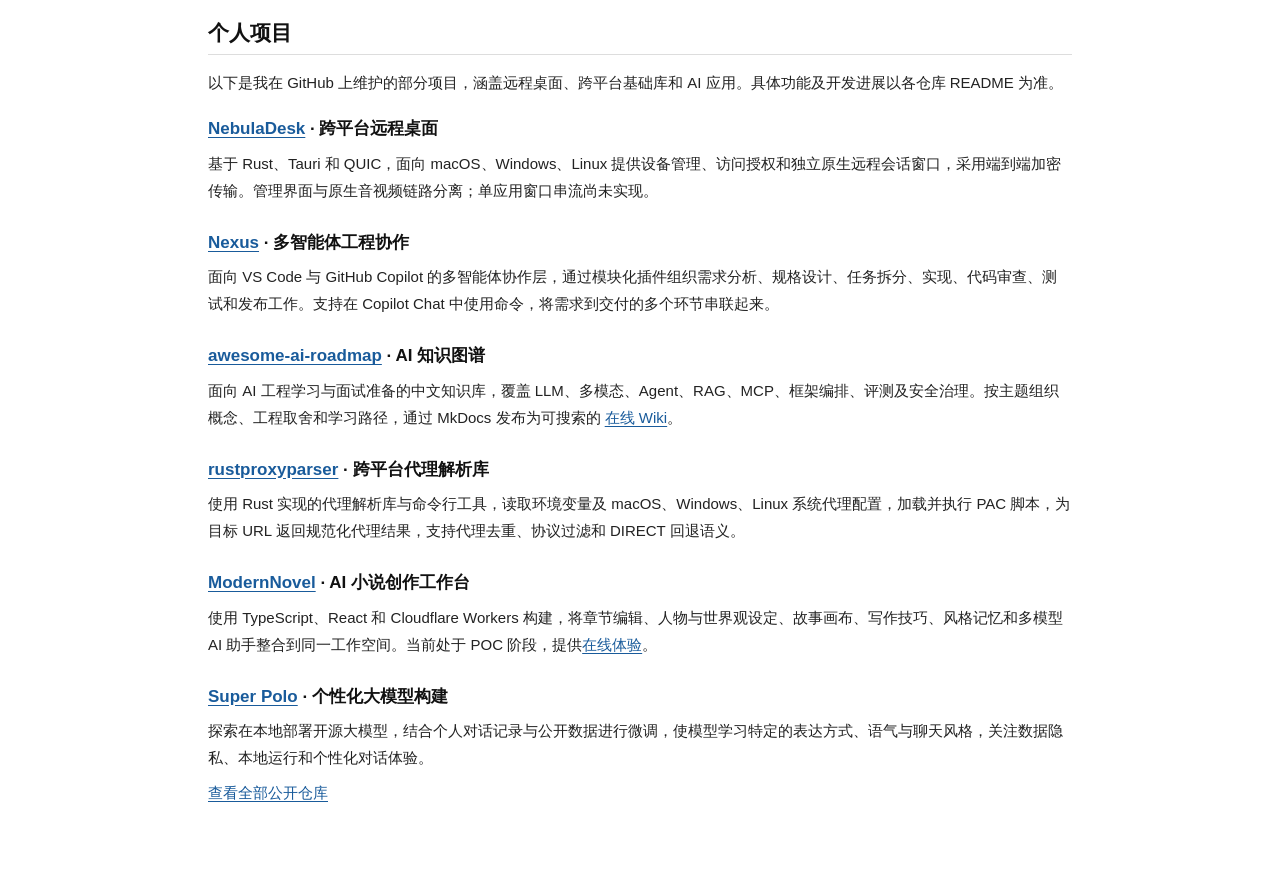
==== commit cb9d0445: "Simplify patents to a single linked list Co-authored-by: Copilot App <223556219+Copilot@users.norepl" ====
--- a/index.html
+++ b/index.html
@@ -119,21 +119,16 @@
       <section id="recognition" aria-labelledby="recognition-title">
         <h2 id="recognition-title">专利与软件著作权</h2>
         <h3>发明专利</h3>
-        <p>研究成果主要涉及网络安全、流表管理、流量转发和 DPU 软硬件协同。以下按申请去重列出 9 项专利的授权公告链接，不重复计算同一申请的公开与授权版本；最新法律状态以公开记录为准。</p>
-        <h4>星云智联（申请人：深圳星云智联科技有限公司）</h4>
         <ol class="patent-list">
-          <li><a href="https://patents.google.com/patent/CN115314297B/zh">CN115314297B</a>：一种 DDOS 攻击防御方法、装置、设备和存储介质。<br />发明人：李保国、闫彬、孙路遥；本人为第一发明人。</li>
-          <li><a href="https://patents.google.com/patent/CN115277553B/zh">CN115277553B</a>：一种流表存储方法、装置、设备和计算机可读存储介质。<br />发明人：李保国、钱情明、孙路遥；本人为第一发明人。</li>
-          <li><a href="https://patents.google.com/patent/CN114884883B/zh">CN114884883B</a>：流量转发方法、装置、设备和存储介质。<br />发明人：李保国、黄祥祥、孙路遥；本人为第一发明人。</li>
-          <li><a href="https://patents.google.com/patent/CN114915587B/zh">CN114915587B</a>：流表老化管理方法及相关设备。<br />发明人：彭雪娇、李保国、孙路遥；本人为第二发明人。</li>
-          <li><a href="https://patents.google.com/patent/CN114726788B/zh">CN114726788B</a>：应用于 DPU 的报文传输方法及相关装置。<br />发明人：李保国、黄祥祥、孙路遥；本人为第一发明人。</li>
-          <li><a href="https://patents.google.com/patent/CN114448891B/zh">CN114448891B</a>：流表同步方法、装置、设备和介质。<br />发明人：黄祥祥、李保国、孙路遥；本人为第二发明人。</li>
-        </ol>
-        <h4>新华三（申请人：新华三信息安全技术有限公司）</h4>
-        <ol class="patent-list" start="7">
-          <li><a href="https://patents.google.com/patent/CN110474929B/zh">CN110474929B</a>：冗余规则检测方法和装置，独立发明人。</li>
-          <li><a href="https://patents.google.com/patent/CN109951393B/zh">CN109951393B</a>：网段搜索方法和装置，独立发明人。</li>
-          <li><a href="https://patents.google.com/patent/CN109951495B/zh">CN109951495B</a>：网段查找方法及装置，独立发明人，相关成果获得公司嘉奖。</li>
+          <li><a href="https://patents.google.com/patent/CN115314297B/zh">一种 DDOS 攻击防御方法、装置、设备和存储介质</a></li>
+          <li><a href="https://patents.google.com/patent/CN115277553B/zh">一种流表存储方法、装置、设备和计算机可读存储介质</a></li>
+          <li><a href="https://patents.google.com/patent/CN114884883B/zh">流量转发方法、装置、设备和存储介质</a></li>
+          <li><a href="https://patents.google.com/patent/CN114915587B/zh">流表老化管理方法及相关设备</a></li>
+          <li><a href="https://patents.google.com/patent/CN114726788B/zh">应用于 DPU 的报文传输方法及相关装置</a></li>
+          <li><a href="https://patents.google.com/patent/CN114448891B/zh">流表同步方法、装置、设备和介质</a></li>
+          <li><a href="https://patents.google.com/patent/CN110474929B/zh">冗余规则检测方法和装置</a></li>
+          <li><a href="https://patents.google.com/patent/CN109951393B/zh">网段搜索方法和装置</a></li>
+          <li><a href="https://patents.google.com/patent/CN109951495B/zh">网段查找方法及装置</a></li>
         </ol>
         <h3>软件著作权</h3>
         <ul>
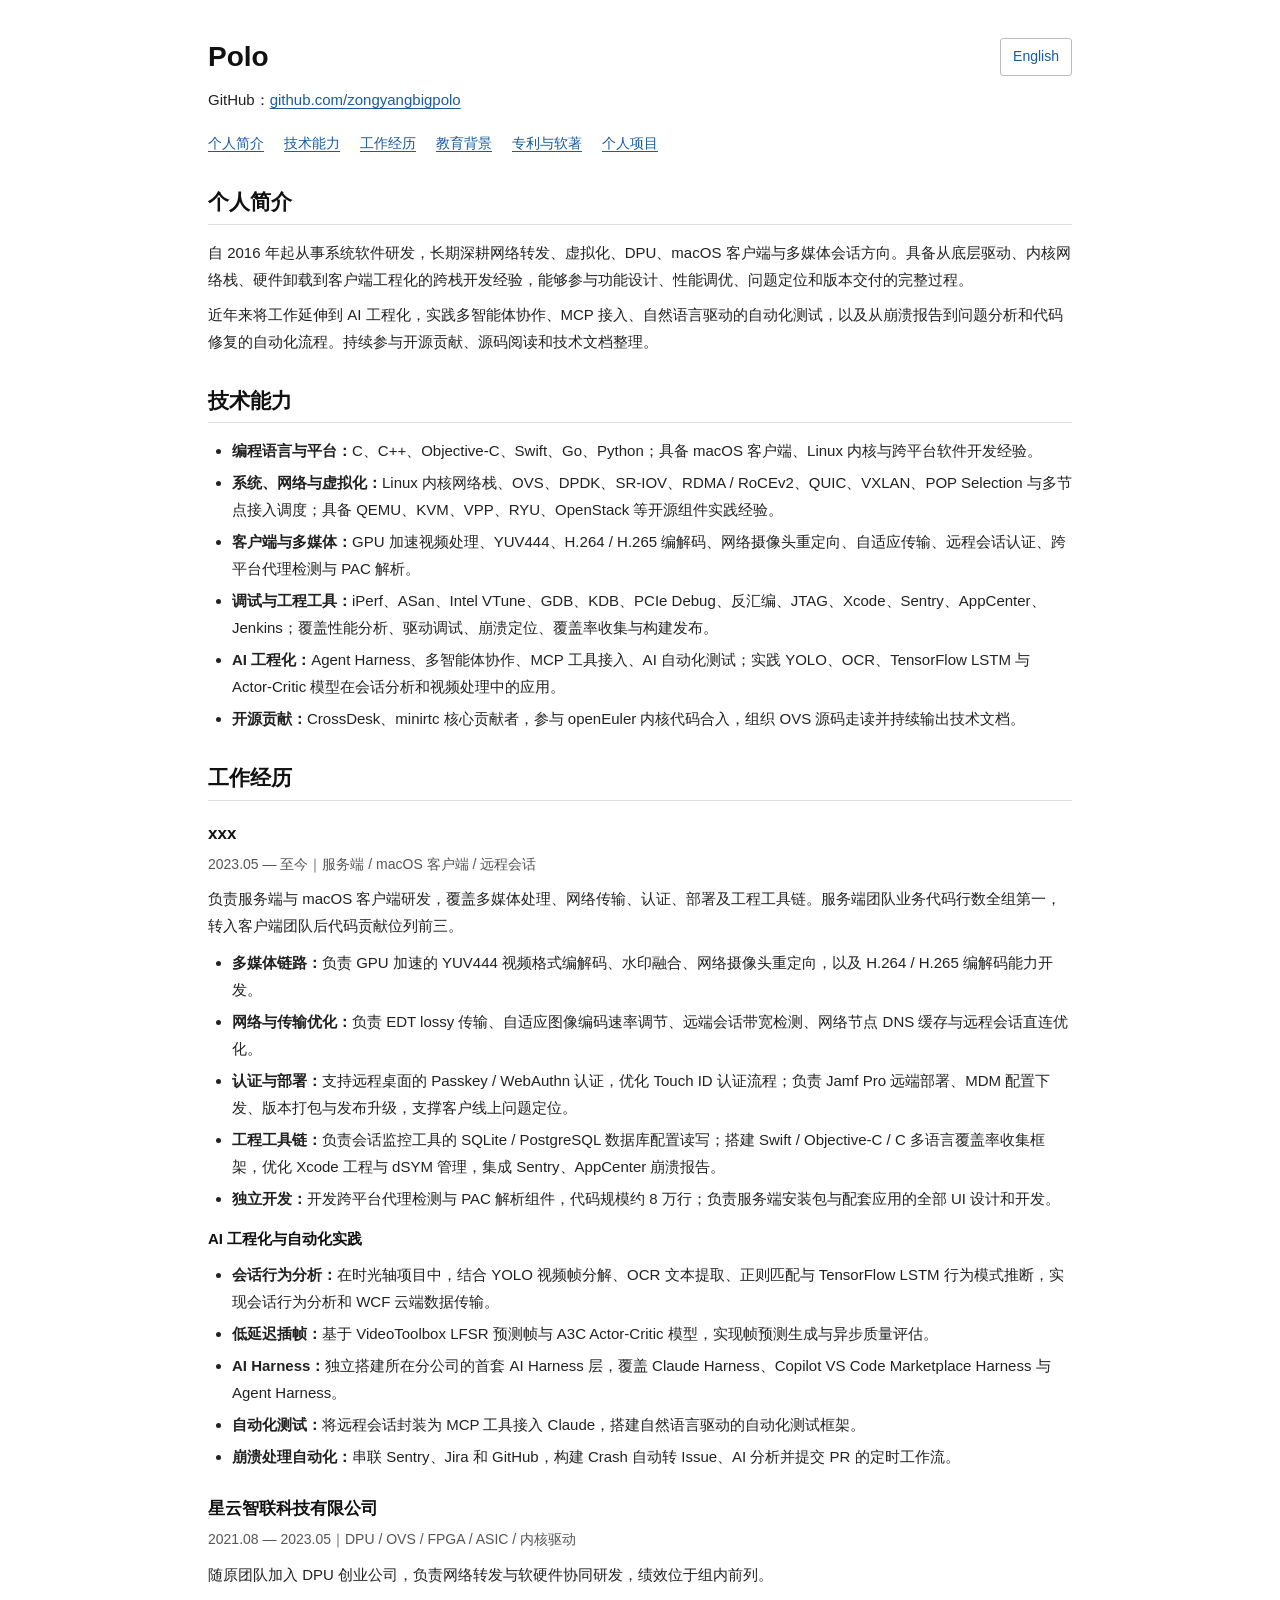
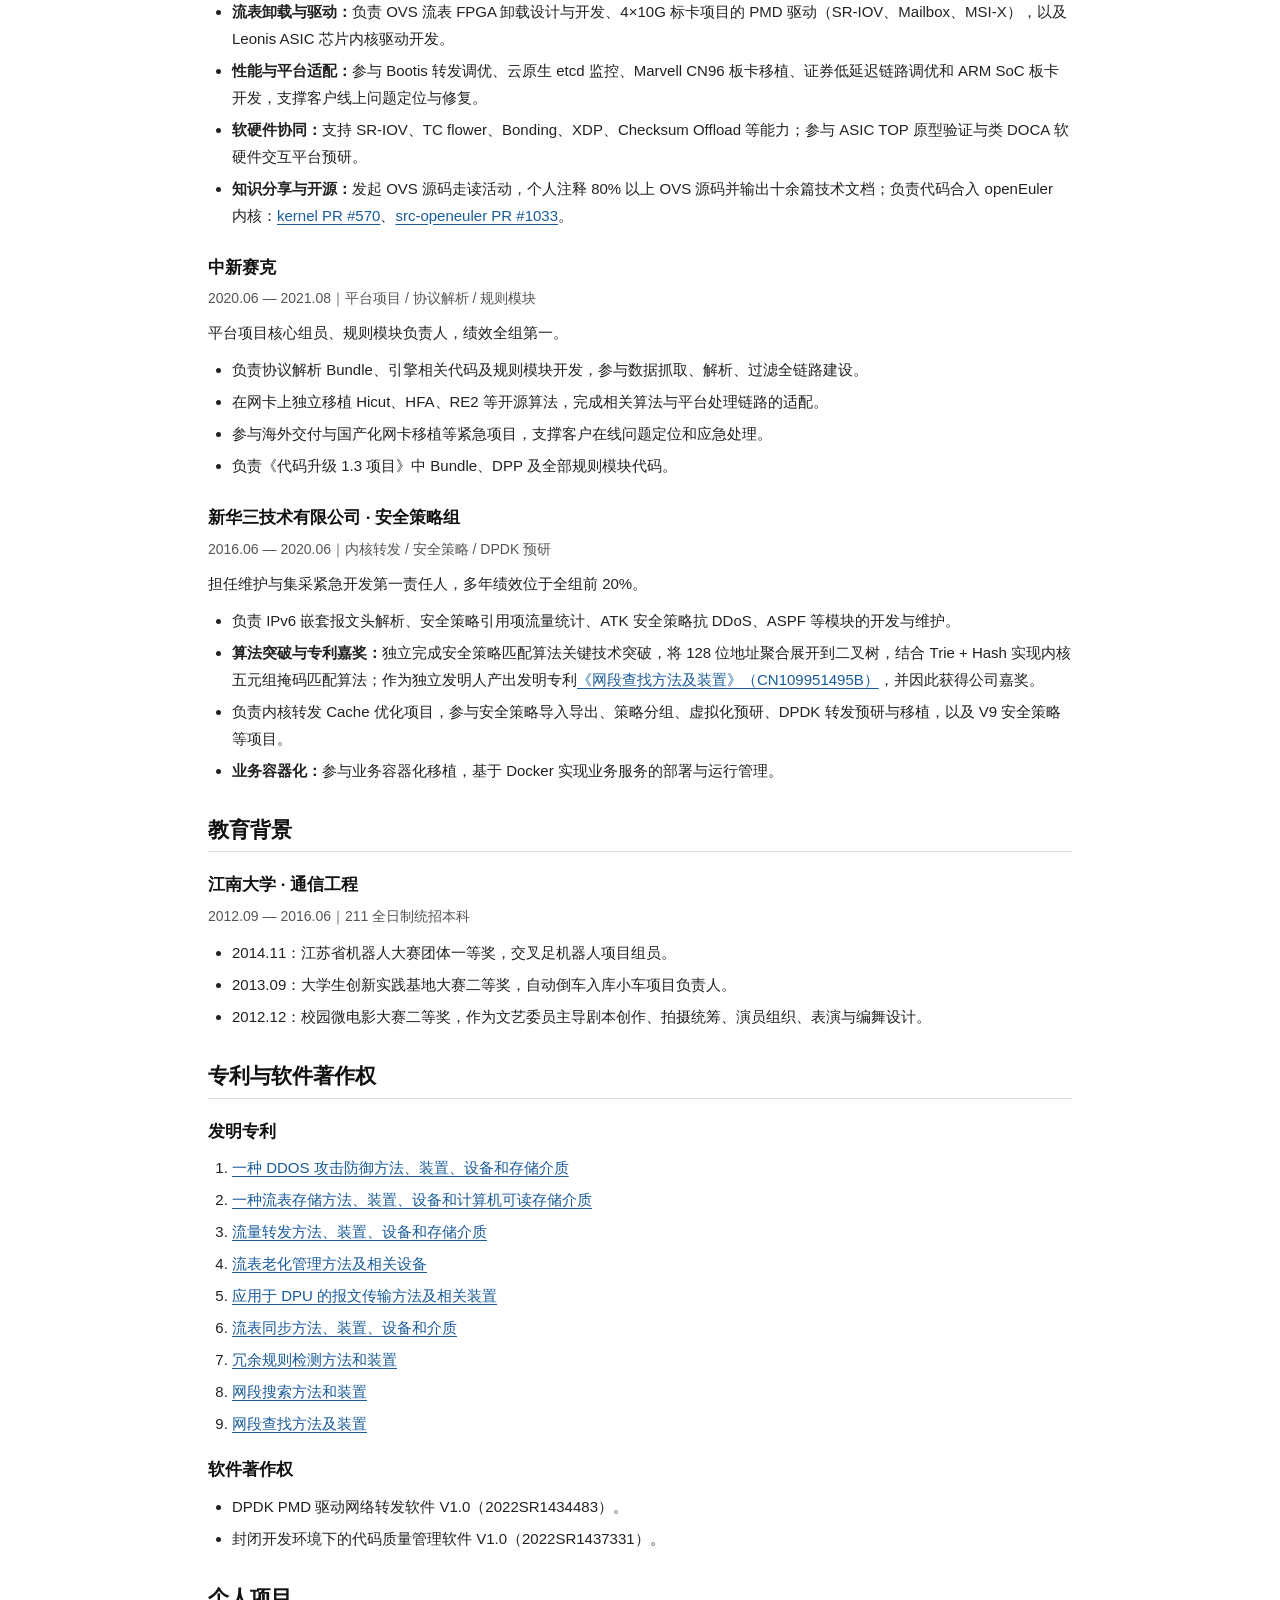
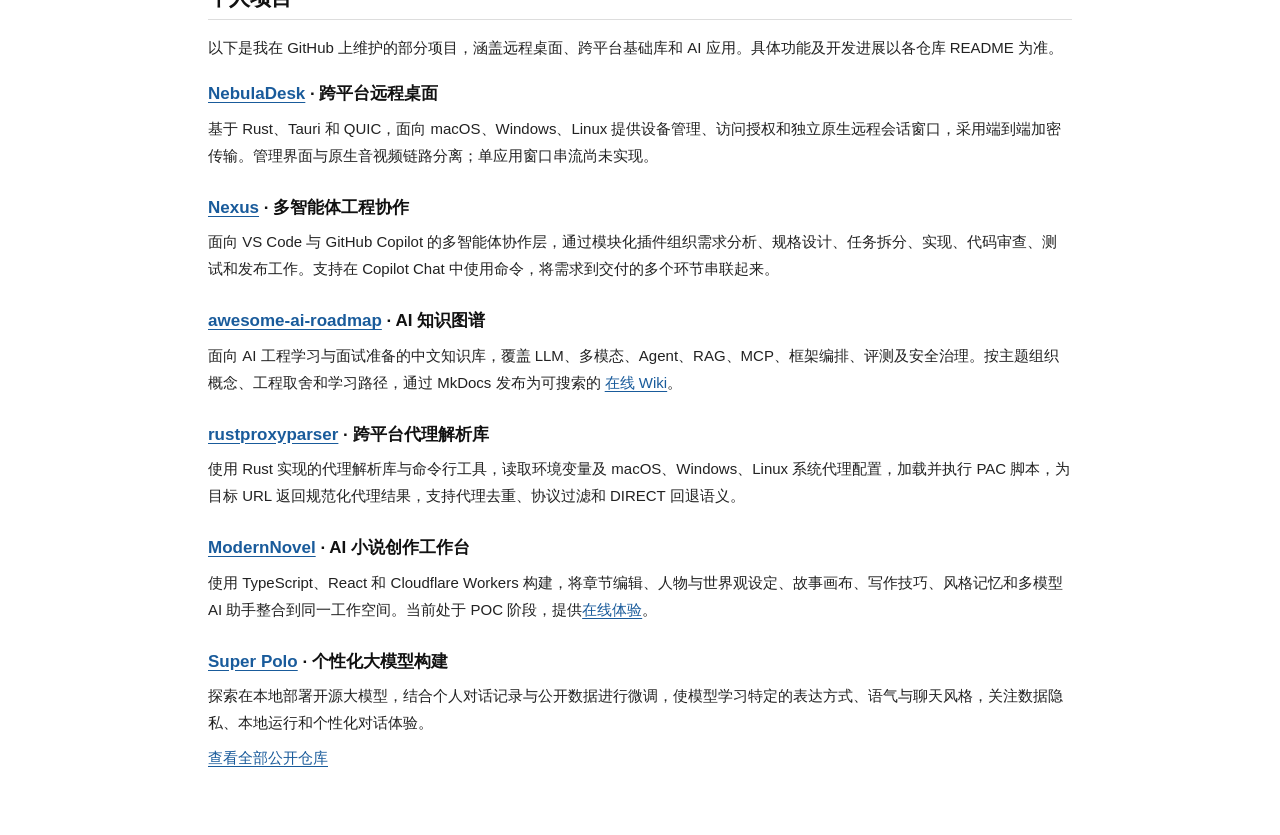
==== commit 33697b77: "Add English resume with language switching and remove role headlines Co-authored-by: Copilot App <22" ====
--- a/index.html
+++ b/index.html
@@ -7,12 +7,16 @@
     <meta name="description" content="Polo 的个人简历与项目介绍：系统软件、虚拟化网络、macOS 客户端、AI 工程化，工作经历、专利成果与开源项目。" />
     <title>Polo · 个人简历与项目</title>
     <link rel="canonical" href="https://zongyangbigpolo.github.io/" />
+    <link rel="alternate" hreflang="zh-CN" href="https://zongyangbigpolo.github.io/" />
+    <link rel="alternate" hreflang="en" href="https://zongyangbigpolo.github.io/en.html" />
     <link rel="stylesheet" href="./styles.css" />
   </head>
   <body>
     <header id="home">
-      <h1>Polo</h1>
-      <p>资深系统软件工程师 / 虚拟化网络 / macOS 客户端 / AI 工程化</p>
+      <div class="profile-heading">
+        <h1>Polo</h1>
+        <a class="language-switch" href="./en.html" lang="en" hreflang="en">English</a>
+      </div>
       <p>GitHub：<a href="https://github.com/zongyangbigpolo">github.com/zongyangbigpolo</a></p>
       <nav aria-label="页面目录">
         <a href="#about">个人简介</a>
@@ -48,7 +52,7 @@
         <h2 id="experience-title">工作经历</h2>
 
         <article>
-          <h3>xxx · Senior Software Engineer</h3>
+          <h3>xxx</h3>
           <p class="entry-meta"><time datetime="2023-05">2023.05</time> — 至今｜服务端 / macOS 客户端 / 远程会话</p>
           <p>负责服务端与 macOS 客户端研发，覆盖多媒体处理、网络传输、认证、部署及工程工具链。服务端团队业务代码行数全组第一，转入客户端团队后代码贡献位列前三。</p>
           <ul>
--- a/styles.css
+++ b/styles.css
@@ -29,6 +29,10 @@
 a:hover { color: #103f6e; }
 a:focus-visible { outline: 2px solid #195b9b; outline-offset: 3px; }
 .entry-meta { margin-top: 0; color: #555; font-size: 14px; }
+.profile-heading { display: flex; align-items: center; justify-content: space-between; gap: 16px; }
+.profile-heading h1 { margin: 0; }
+.language-switch { padding: 5px 12px; border: 1px solid #bbb; border-radius: 3px; font-size: 14px; text-decoration: none; }
+.language-switch:hover { background: #f5f5f5; }
 
 nav {
   display: flex;
@@ -46,7 +50,7 @@
 
 @media print {
   body { max-width: none; margin: 0; padding: 0; font-size: 11pt; }
-  nav { display: none; }
+  nav, .language-switch { display: none; }
   a { color: inherit; }
   h2, h3, h4 { break-after: avoid; }
   li { break-inside: avoid; }
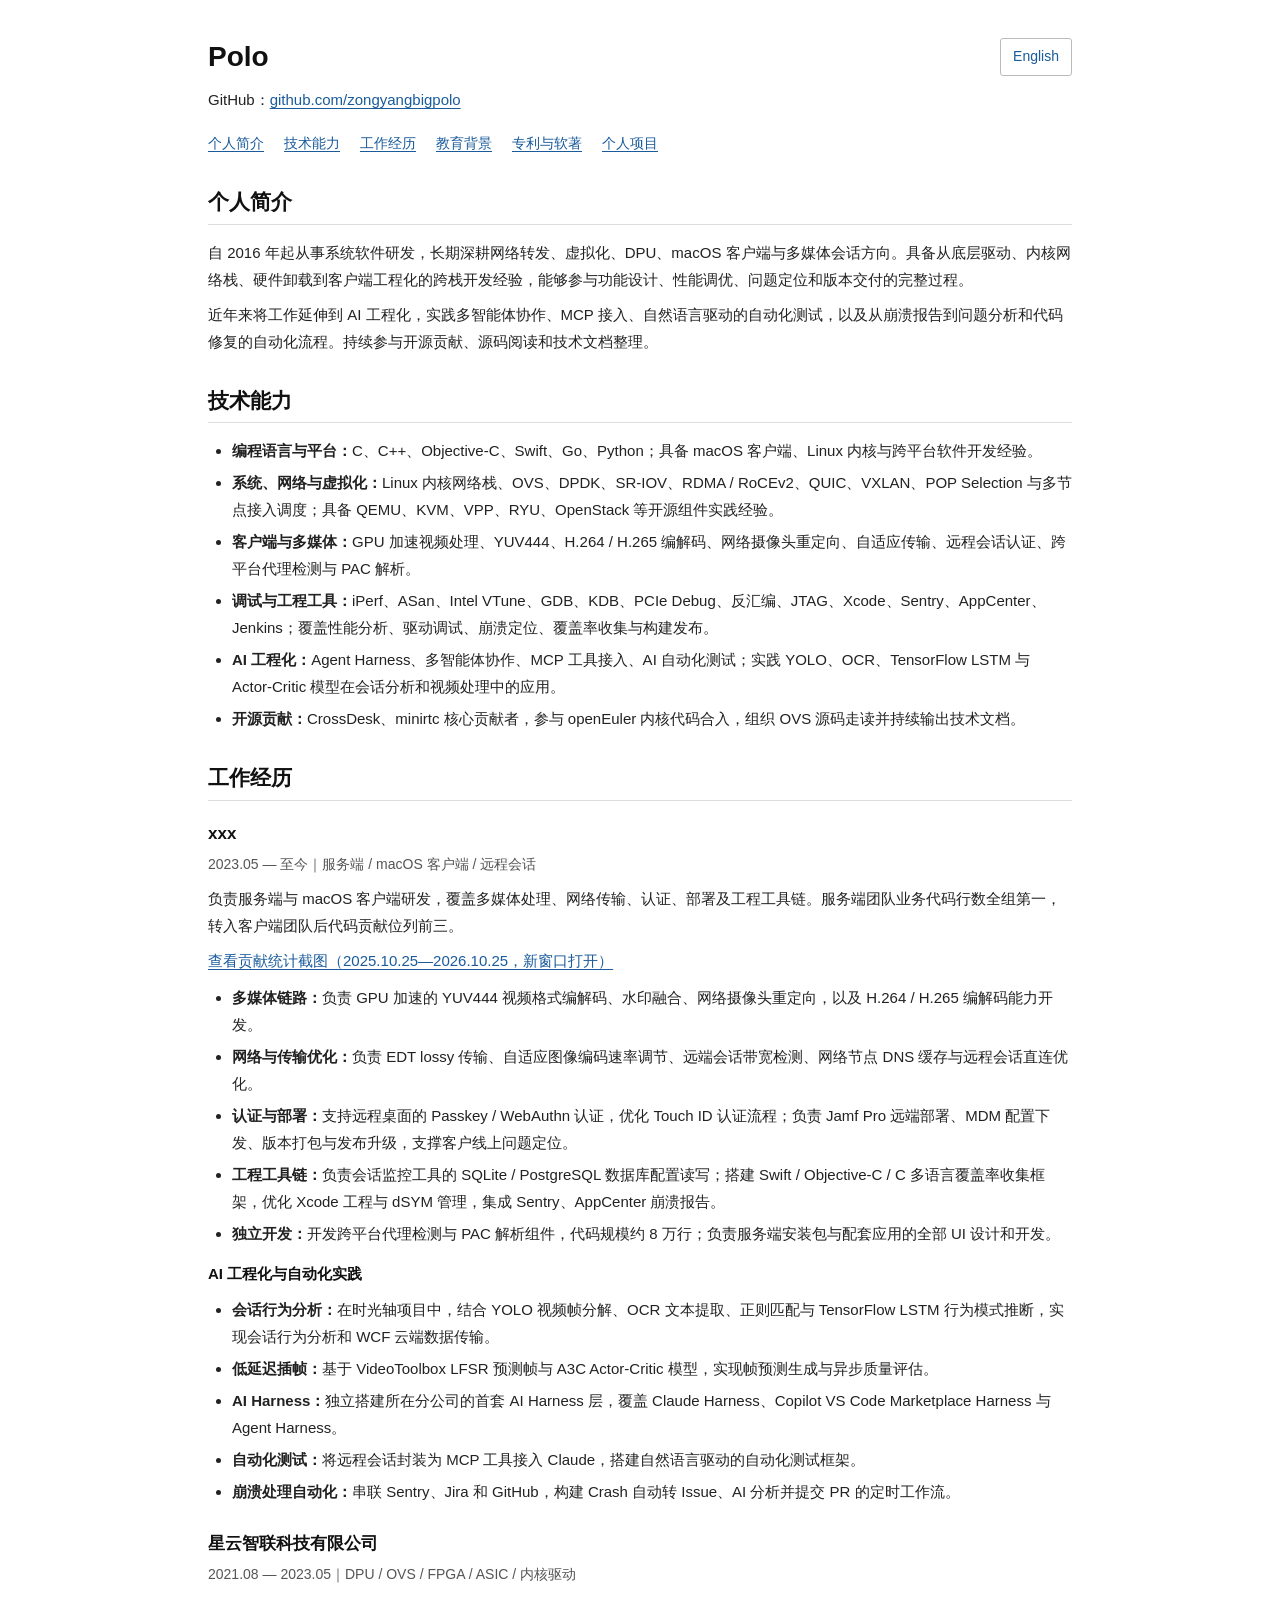
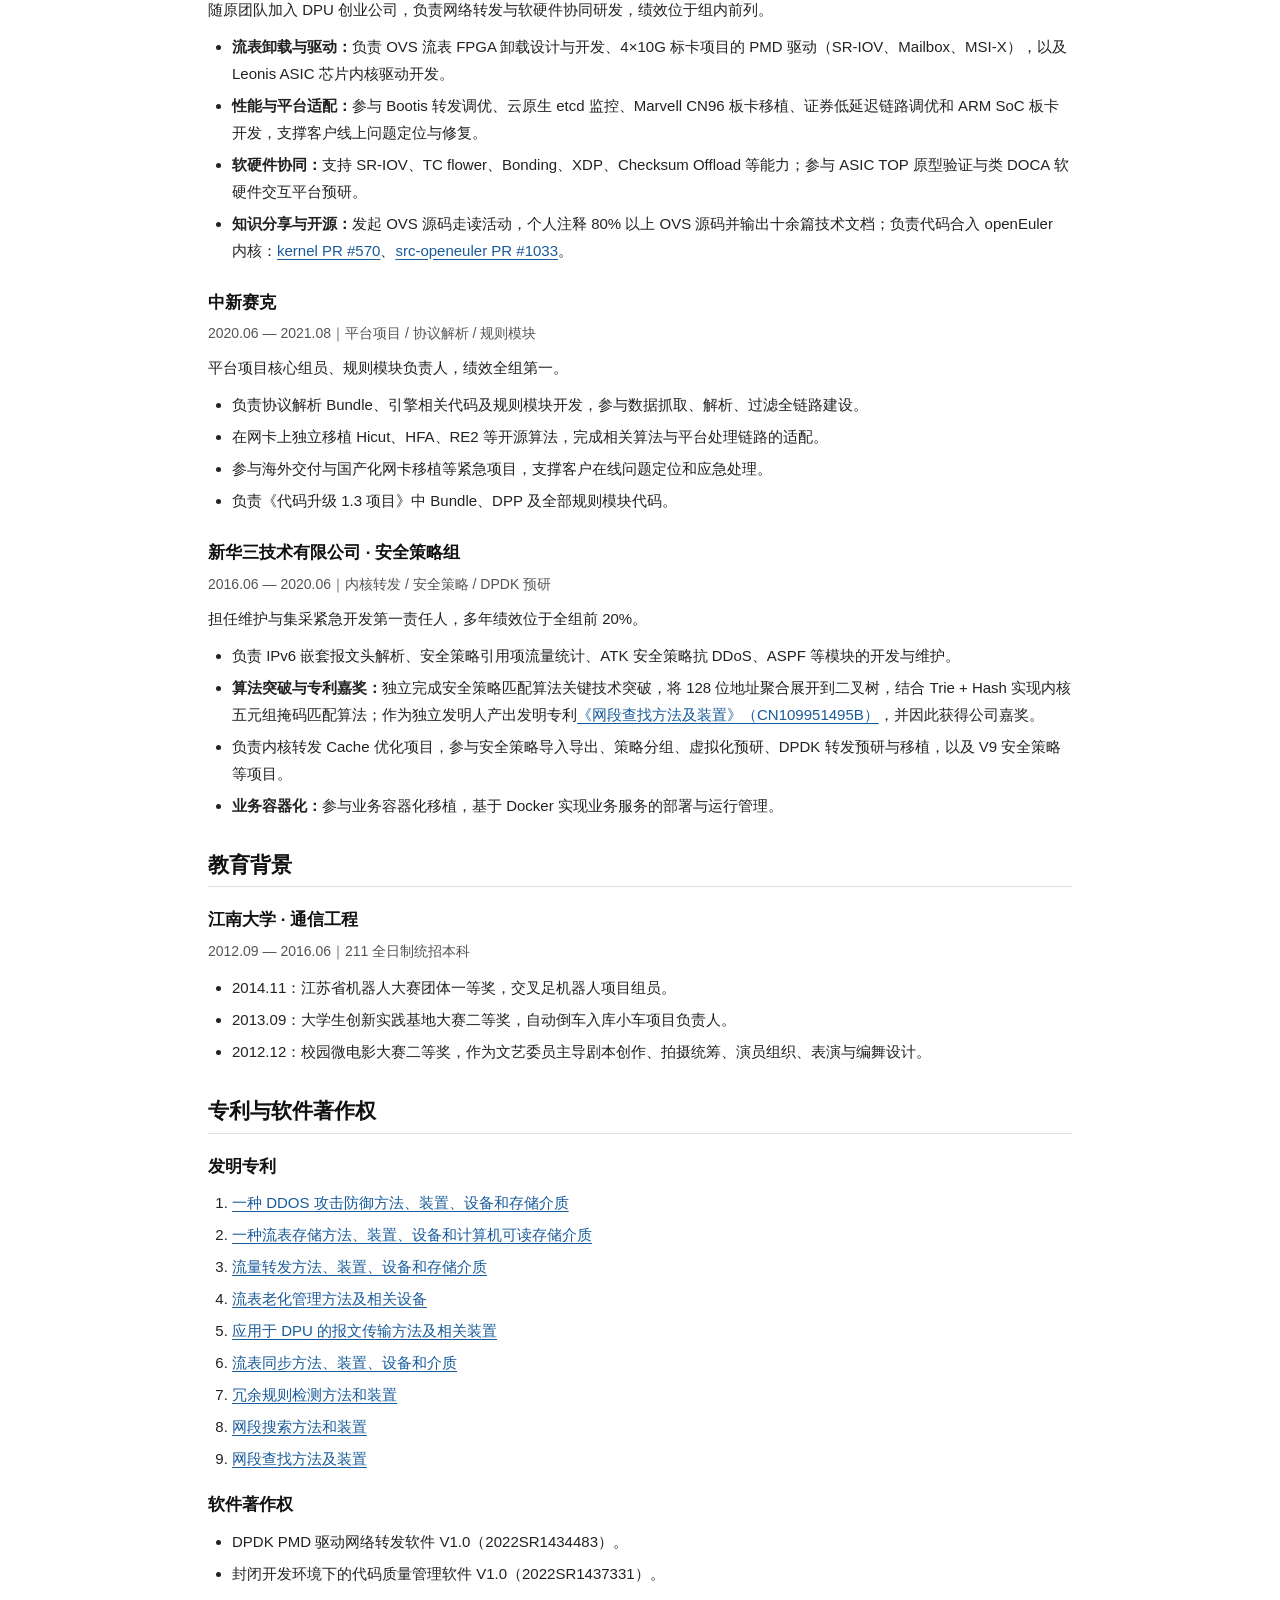
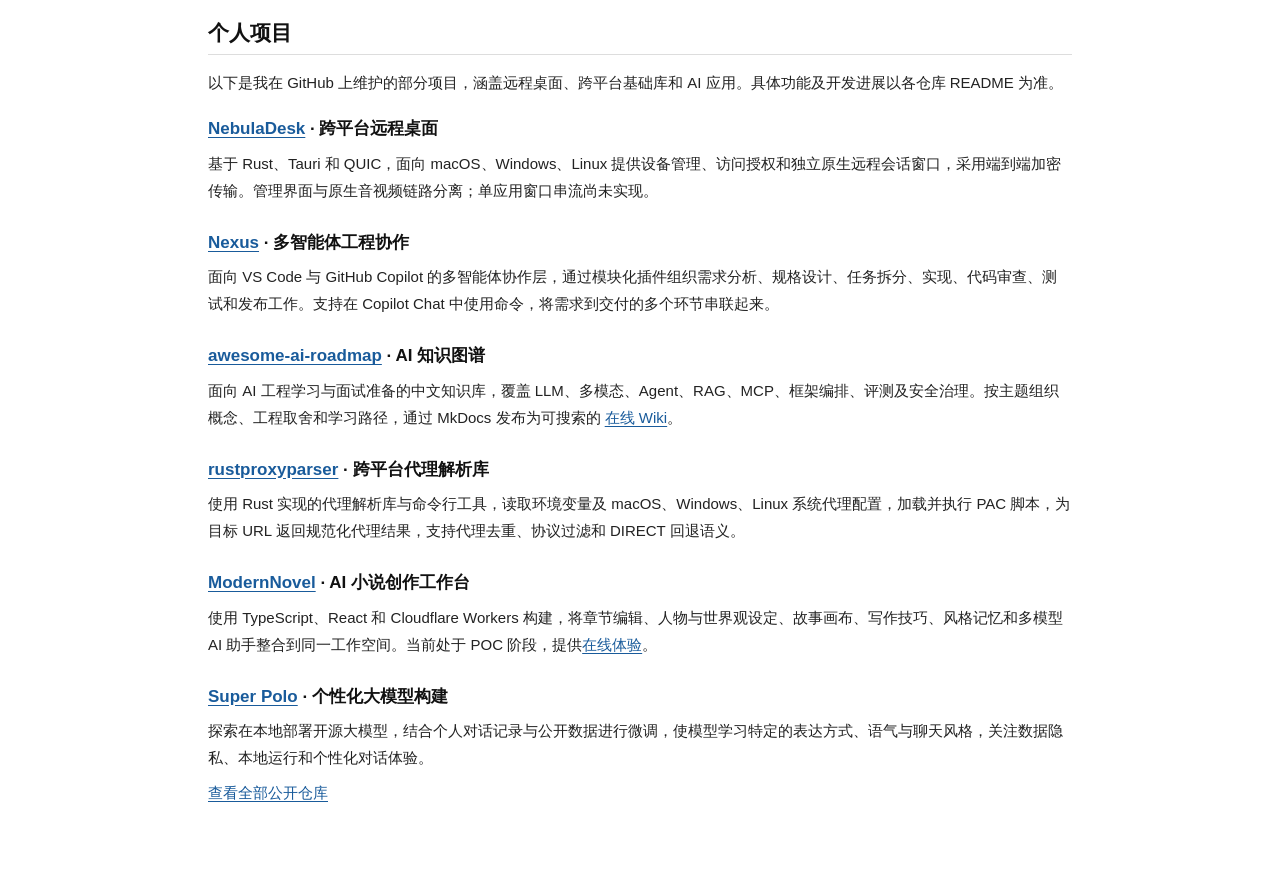
==== commit afa7d717: "Add contribution screenshot link to work experience Co-authored-by: Copilot App <223556219+Copilot@u" ====
--- a/index.html
+++ b/index.html
@@ -55,6 +55,7 @@
           <h3>xxx</h3>
           <p class="entry-meta"><time datetime="2023-05">2023.05</time> — 至今｜服务端 / macOS 客户端 / 远程会话</p>
           <p>负责服务端与 macOS 客户端研发，覆盖多媒体处理、网络传输、认证、部署及工程工具链。服务端团队业务代码行数全组第一，转入客户端团队后代码贡献位列前三。</p>
+          <p><a href="assets/images/citrix-contributions-2025-2026.png" target="_blank" rel="noopener noreferrer">查看贡献统计截图（2025.10.25—2026.10.25，新窗口打开）</a></p>
           <ul>
             <li><strong>多媒体链路：</strong>负责 GPU 加速的 YUV444 视频格式编解码、水印融合、网络摄像头重定向，以及 H.264 / H.265 编解码能力开发。</li>
             <li><strong>网络与传输优化：</strong>负责 EDT lossy 传输、自适应图像编码速率调节、远端会话带宽检测、网络节点 DNS 缓存与远程会话直连优化。</li>
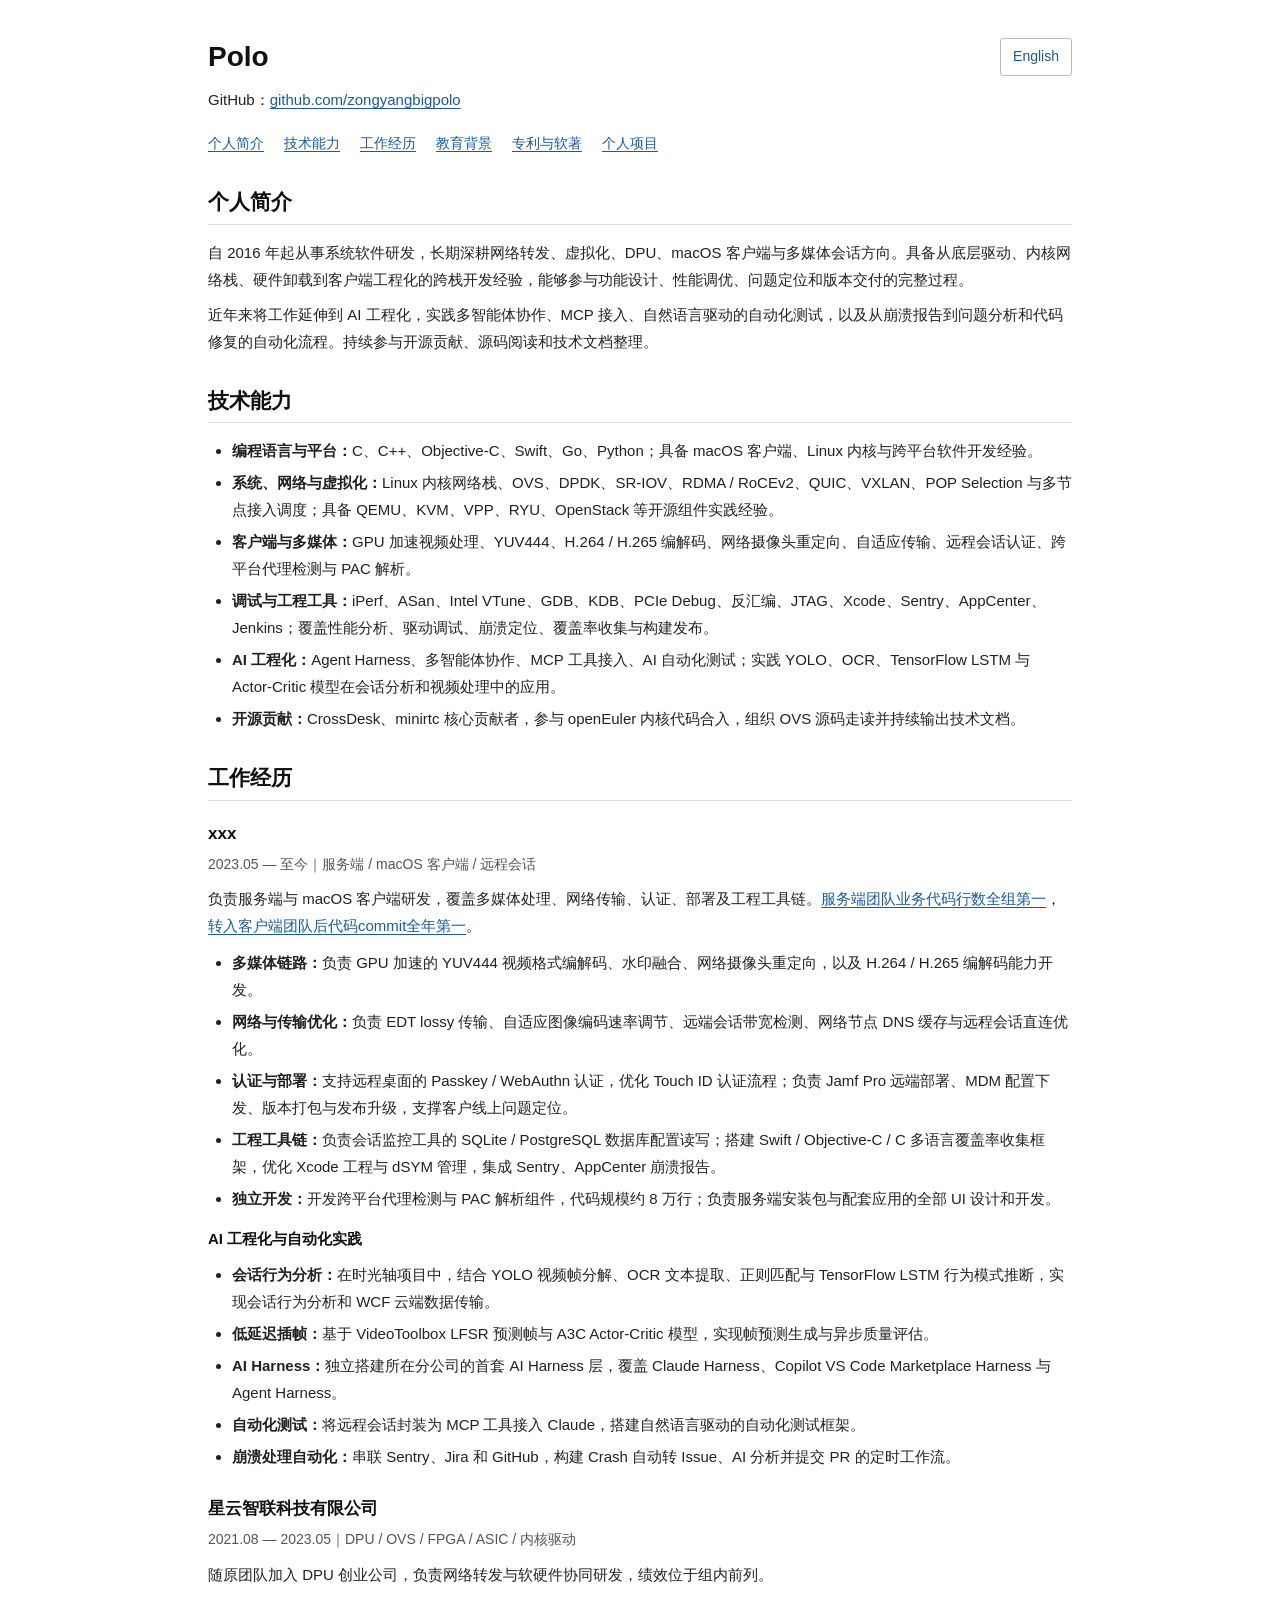
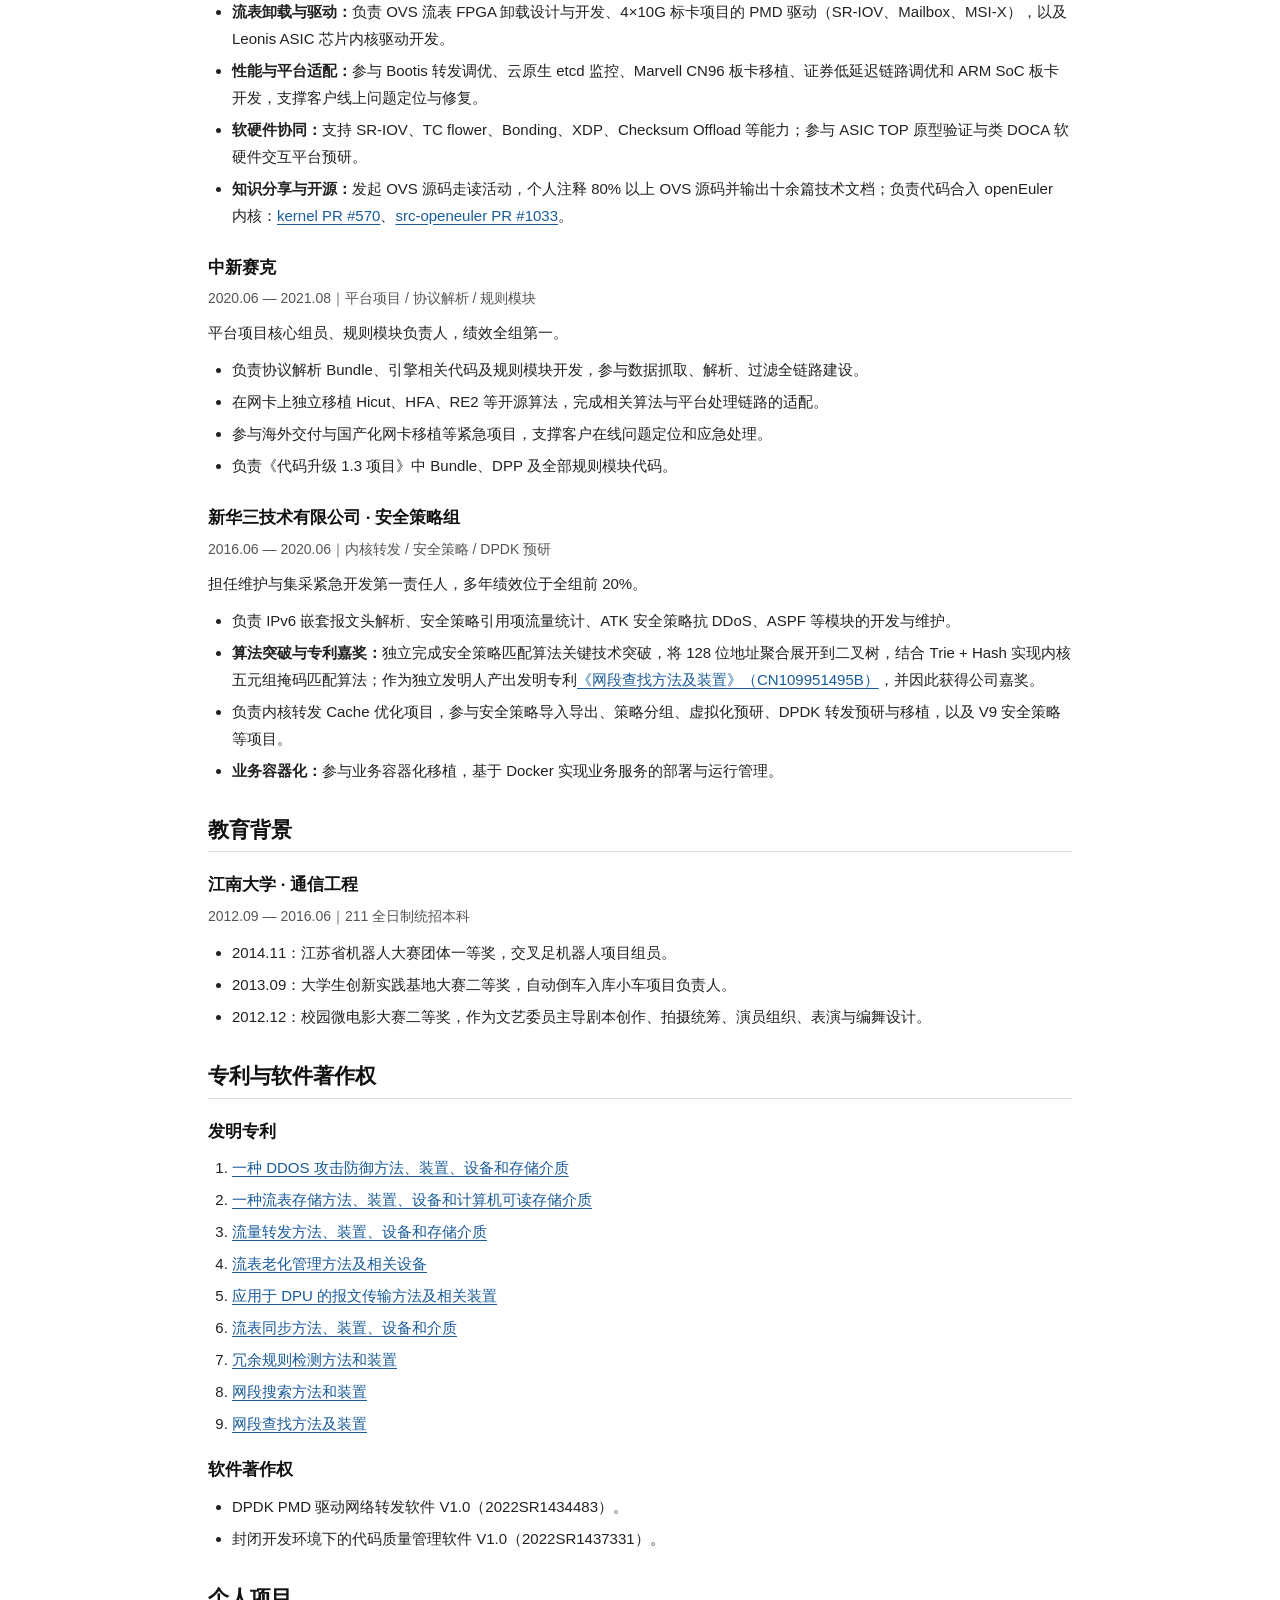
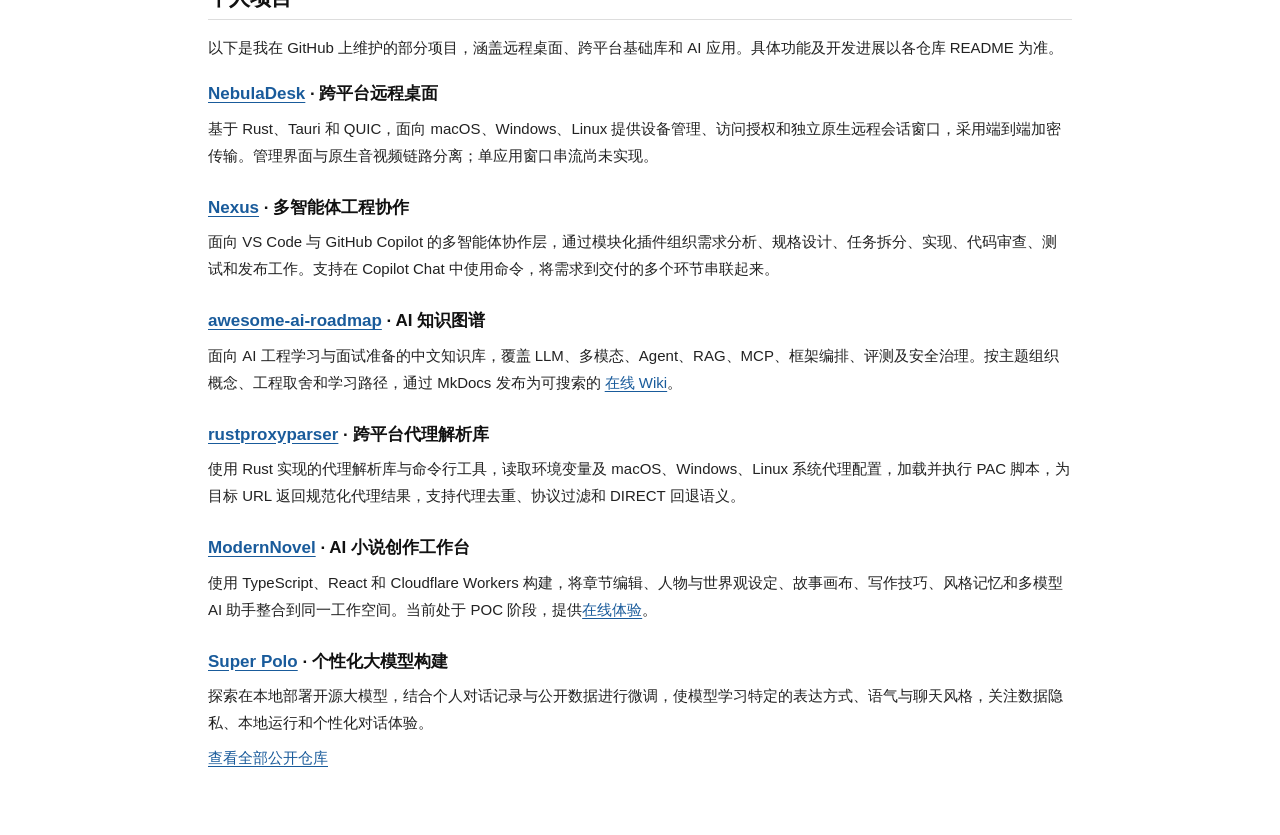
==== commit ce521077: "Link bilingual contribution rankings to supporting screenshots Co-authored-by: Copilot App <22355621" ====
--- a/index.html
+++ b/index.html
@@ -54,8 +54,7 @@
         <article>
           <h3>xxx</h3>
           <p class="entry-meta"><time datetime="2023-05">2023.05</time> — 至今｜服务端 / macOS 客户端 / 远程会话</p>
-          <p>负责服务端与 macOS 客户端研发，覆盖多媒体处理、网络传输、认证、部署及工程工具链。服务端团队业务代码行数全组第一，转入客户端团队后代码贡献位列前三。</p>
-          <p><a href="assets/images/citrix-contributions-2025-2026.png" target="_blank" rel="noopener noreferrer">查看贡献统计截图（2025.10.25—2026.10.25，新窗口打开）</a></p>
+          <p>负责服务端与 macOS 客户端研发，覆盖多媒体处理、网络传输、认证、部署及工程工具链。<a href="assets/images/citrix-server-code-contributions.jpg" target="_blank" rel="noopener noreferrer">服务端团队业务代码行数全组第一</a>，<a href="assets/images/citrix-contributions-2025-2026.png" target="_blank" rel="noopener noreferrer" title="统计区间：2025.10.25—2026.10.25">转入客户端团队后代码commit全年第一</a>。</p>
           <ul>
             <li><strong>多媒体链路：</strong>负责 GPU 加速的 YUV444 视频格式编解码、水印融合、网络摄像头重定向，以及 H.264 / H.265 编解码能力开发。</li>
             <li><strong>网络与传输优化：</strong>负责 EDT lossy 传输、自适应图像编码速率调节、远端会话带宽检测、网络节点 DNS 缓存与远程会话直连优化。</li>
